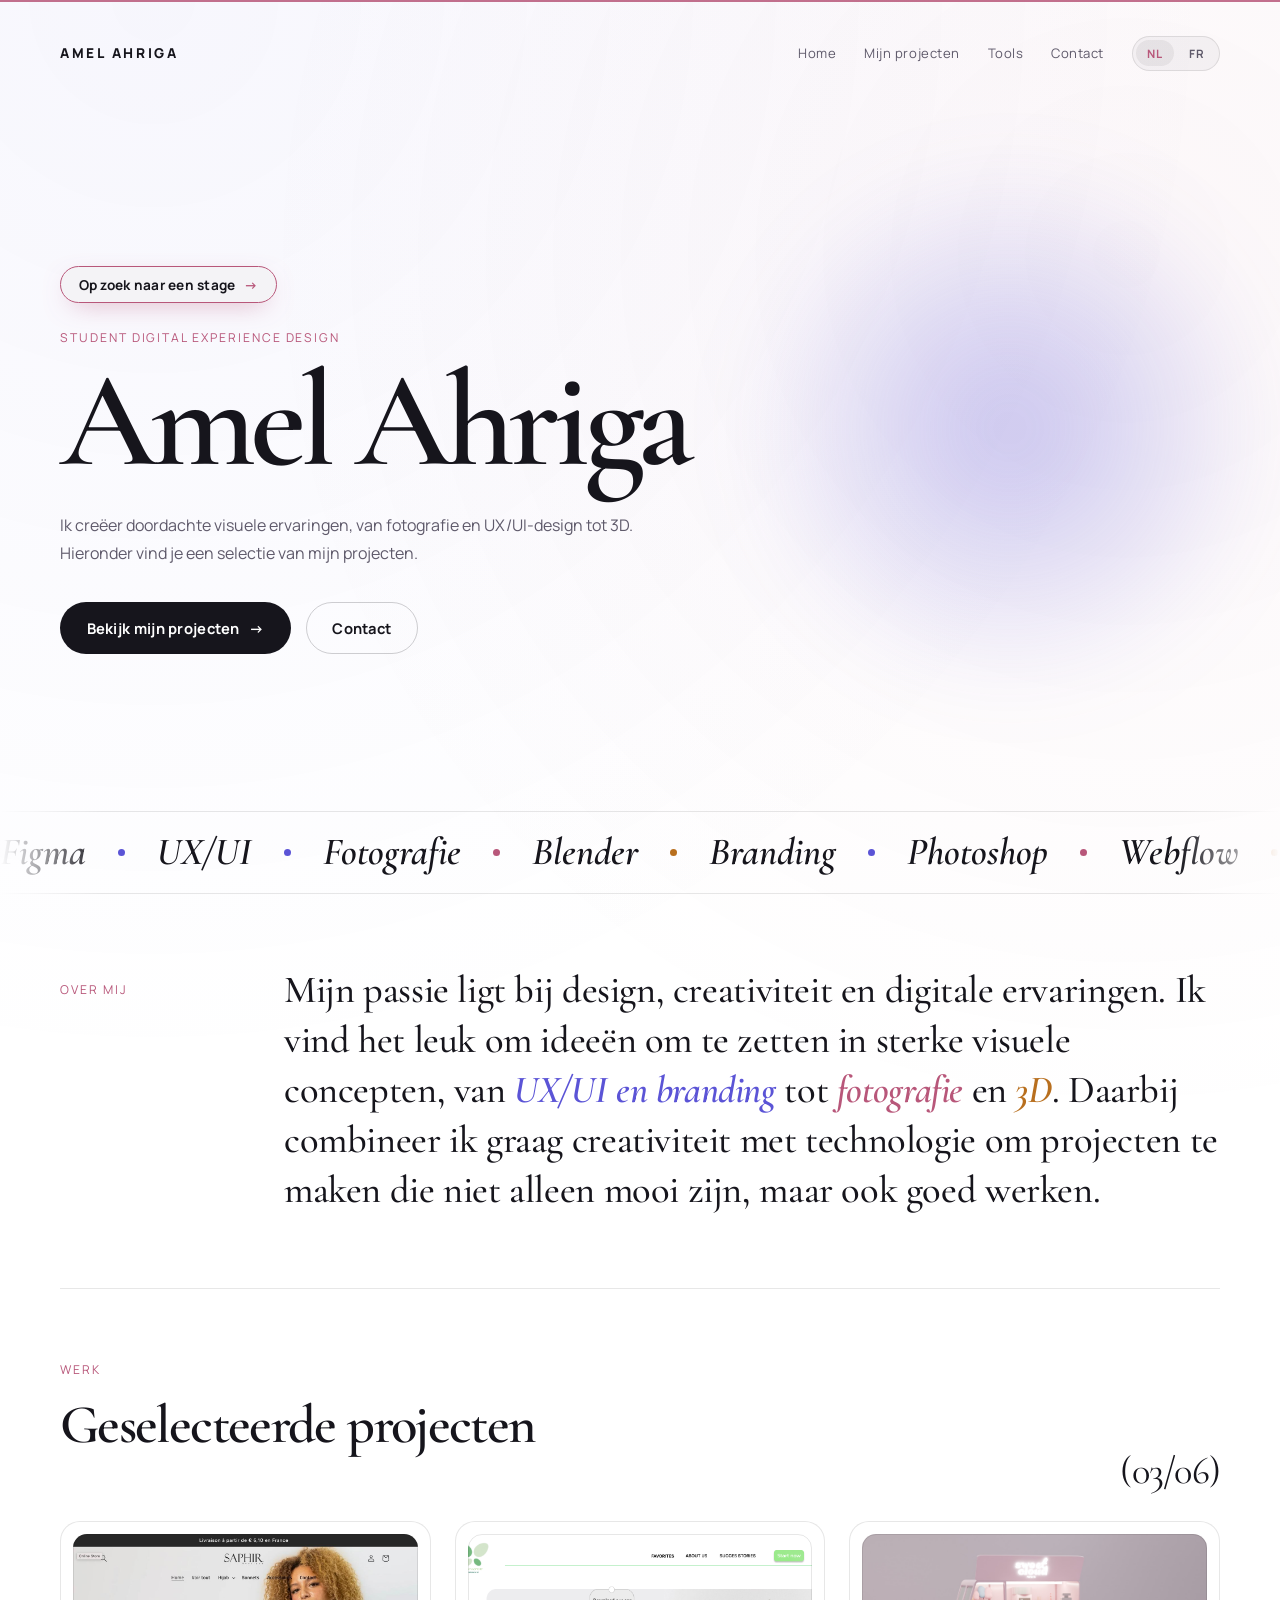
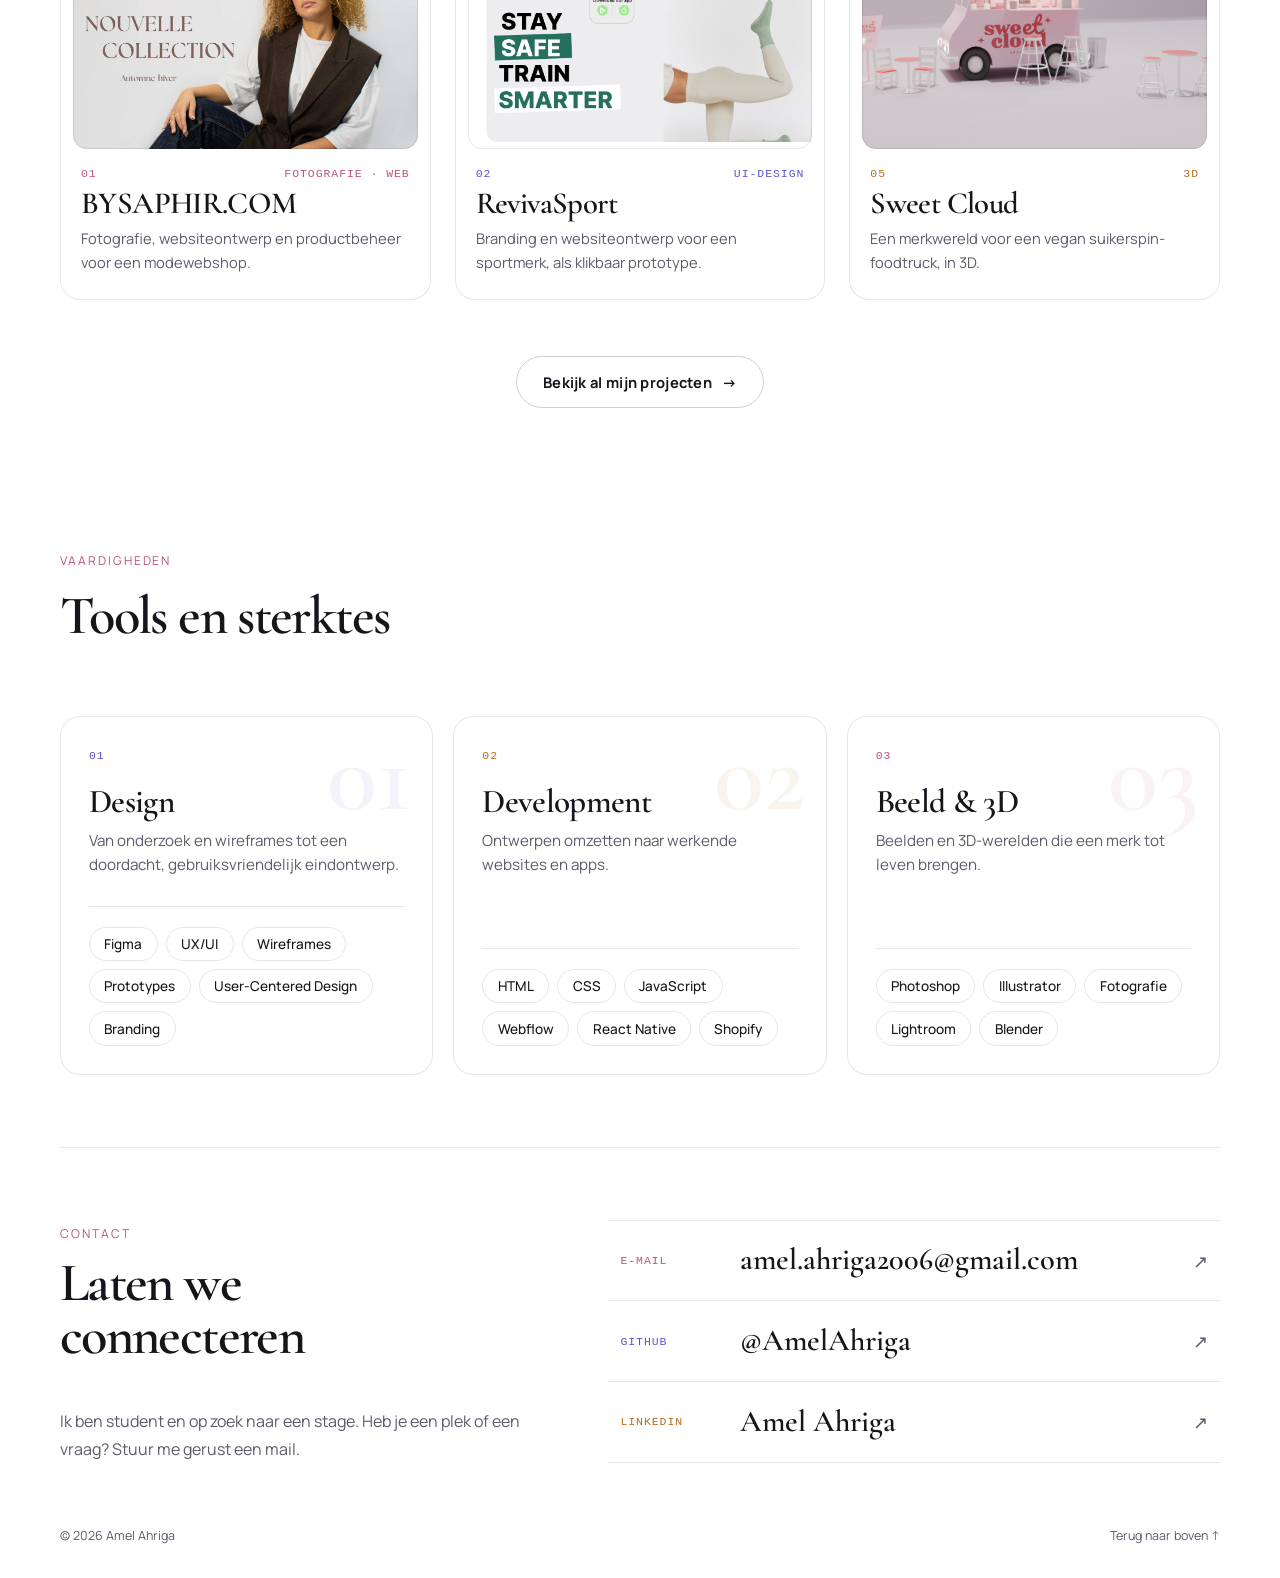
==== index.html @ 1a6c1845 "SEO aanpassingen" ====
<!doctype html>
<html lang="nl">
  <head>
    <meta charset="UTF-8" />
    <meta name="viewport" content="width=device-width, initial-scale=1.0" />
    <title data-i18n="meta.title">
      Portfolio Amel Ahriga | UX/UI, Fotografie &amp; 3D-design
    </title>
    <meta
      name="description"
      data-i18n-content="meta.description"
      content="Portfolio van Amel Ahriga, student Digital Experience Design. Mijn werk in UX/UI-design, fotografie en 3D-design. Op zoek naar een stage."
    />
    <link rel="canonical" href="https://portfolio-amel-xd.vercel.app/" />

    <meta property="og:type" content="website" />
    <meta property="og:site_name" content="Amel Ahriga" />
    <meta property="og:locale" content="nl_BE" />
    <meta
      property="og:title"
      content="Portfolio Amel Ahriga | UX/UI, Fotografie &amp; 3D-design"
    />
    <meta
      property="og:description"
      content="Portfolio van Amel Ahriga, student Digital Experience Design. Mijn werk in UX/UI-design, fotografie en 3D-design. Op zoek naar een stage."
    />
    <meta property="og:url" content="https://portfolio-amel-xd.vercel.app/" />
    <meta
      property="og:image"
      content="https://portfolio-amel-xd.vercel.app/image/bysaphir.jpg"
    />
    <meta name="twitter:card" content="summary_large_image" />
    <link rel="preconnect" href="https://fonts.googleapis.com" />
    <link rel="preconnect" href="https://fonts.gstatic.com" crossorigin />
    <link
      href="https://fonts.googleapis.com/css2?family=Manrope:wght@400;500;600;700;800&family=Cormorant+Garamond:wght@500;600&display=swap"
      rel="stylesheet"
    />
    <link rel="stylesheet" href="styles.css" />
  </head>
  <body>
    <div class="page-shell">
      <header class="site-header">
        <button
          class="brand"
          type="button"
          data-open-home
          aria-label="Amel Ahriga, home"
        >
          <span class="brand-name">Amel Ahriga</span>
        </button>
        <div class="header-right">
          <nav
            class="site-nav"
            aria-label="Hoofdnavigatie"
            data-i18n-aria="nav.aria"
          >
            <button type="button" data-open-home data-i18n="nav.home">
              Home
            </button>
            <button
              type="button"
              data-scroll-to="projects"
              data-i18n="nav.projects"
            >
              Mijn projecten
            </button>
            <button type="button" data-scroll-to="skills" data-i18n="nav.tools">
              Tools
            </button>
            <button
              type="button"
              data-scroll-to="contact"
              data-i18n="nav.contact"
            >
              Contact
            </button>
          </nav>
          <div
            class="lang-switch"
            role="group"
            aria-label="Taal kiezen"
            data-i18n-aria="lang.aria"
          >
            <button
              type="button"
              data-set-lang="nl"
              lang="nl"
              aria-pressed="true"
            >
              NL
            </button>
            <button
              type="button"
              data-set-lang="fr"
              lang="fr"
              aria-pressed="false"
            >
              FR
            </button>
          </div>
        </div>
      </header>

      <main id="top">
        <!-- ========================= HOME ========================= -->
        <div class="portfolio-home" data-home-view>
          <section class="hero" data-hero data-role="designer">
            <div class="hero-copy">
              <button
                class="hero-status"
                type="button"
                data-scroll-to="contact"
              >
                <span data-i18n="hero.status">Op zoek naar een stage</span>
                <span class="hero-status-arrow" aria-hidden="true">→</span>
              </button>
              <p class="eyebrow hero-eyebrow" data-i18n="home.subtitle">
                Student Digital Experience Design
              </p>
              <h1 class="hero-title">Amel Ahriga</h1>

              <p class="intro hero-intro" data-i18n="home.intro">
                Ik creëer doordachte visuele ervaringen binnen drie disciplines:
                fotografie, XD/UI-design en 3D-design. Elk project hieronder is
                gegroepeerd per soort werk, zodat je meteen kunt zien wat je
                wilt bekijken.
              </p>
              <div class="hero-actions">
                <button
                  class="hero-button hero-button-primary"
                  type="button"
                  data-scroll-to="projects"
                >
                  <span data-i18n="hero.ctaProjects"
                    >Bekijk mijn projecten</span
                  >
                  <span aria-hidden="true">→</span>
                </button>
                <button
                  class="hero-button hero-button-ghost"
                  type="button"
                  data-scroll-to="contact"
                  data-i18n="nav.contact"
                >
                  Contact
                </button>
              </div>
            </div>
          </section>

          <div
            class="marquee"
            aria-label="Disciplines en tools"
            data-i18n-aria="marquee.aria"
          >
            <div class="marquee-track">
              <ul class="marquee-group">
                <li class="marquee-item marquee-xd"><span>Figma</span></li>
                <li class="marquee-item marquee-xd"><span>UX/UI</span></li>
                <li class="marquee-item marquee-photo">
                  <span data-i18n="cat.photo">Fotografie</span>
                </li>
                <li class="marquee-item marquee-3d"><span>Blender</span></li>
                <li class="marquee-item marquee-xd">
                  <span data-i18n="tag.branding">Branding</span>
                </li>
                <li class="marquee-item marquee-photo">
                  <span>Photoshop</span>
                </li>
                <li class="marquee-item marquee-3d"><span>Webflow</span></li>
                <li class="marquee-item marquee-xd">
                  <span>Prototyping</span>
                </li>
                <li class="marquee-item marquee-3d"><span>Shopify</span></li>
                <li class="marquee-item marquee-photo">
                  <span>Illustrator</span>
                </li>
                <li class="marquee-item marquee-photo">
                  <span>Lightroom</span>
                </li>
                <li class="marquee-item marquee-3d">
                  <span>HTML &amp; CSS</span>
                </li>
              </ul>
              <ul class="marquee-group" aria-hidden="true">
                <li class="marquee-item marquee-xd"><span>Figma</span></li>
                <li class="marquee-item marquee-xd"><span>UX/UI</span></li>
                <li class="marquee-item marquee-photo">
                  <span data-i18n="cat.photo">Fotografie</span>
                </li>
                <li class="marquee-item marquee-3d"><span>Blender</span></li>
                <li class="marquee-item marquee-xd">
                  <span data-i18n="tag.branding">Branding</span>
                </li>
                <li class="marquee-item marquee-photo">
                  <span>Photoshop</span>
                </li>
                <li class="marquee-item marquee-3d"><span>Webflow</span></li>
                <li class="marquee-item marquee-xd">
                  <span>Prototyping</span>
                </li>
                <li class="marquee-item marquee-3d"><span>Shopify</span></li>
                <li class="marquee-item marquee-photo">
                  <span>Illustrator</span>
                </li>
                <li class="marquee-item marquee-photo">
                  <span>Lightroom</span>
                </li>
                <li class="marquee-item marquee-3d">
                  <span>HTML &amp; CSS</span>
                </li>
              </ul>
            </div>
          </div>

          <section class="section about reveal" id="about">
            <p class="eyebrow about-label" data-i18n="about.eyebrow">
              Over mij
            </p>
            <p class="about-text" data-i18n-html="about.text">
              Mijn passie ligt bij design, creativiteit en digitale ervaringen.
              Ik vind het leuk om ideeën om te zetten in sterke visuele
              concepten, van
              <em class="hl-xd">UX/UI en branding</em> tot
              <em class="hl-photo">fotografie</em> en <em class="hl-3d">3D</em>.
              Daarbij combineer ik graag creativiteit met technologie om
              projecten te maken die niet alleen mooi zijn, maar ook goed
              werken.
            </p>
          </section>

          <section
            class="section categories projects"
            id="projects"
            aria-label="Projecten"
            data-i18n-aria="work.aria"
          >
            <div class="work-heading">
              <div class="section-heading reveal">
                <p class="eyebrow" data-i18n="work.eyebrow">Werk</p>
                <h2 data-i18n="work.title">Geselecteerde projecten</h2>
              </div>
              <p class="work-heading-meta reveal">
                <span class="work-heading-total">(03/06)</span>
              </p>
            </div>

            <div class="project-tiles">
              <a
                class="project-tile project-tile-photo reveal"
                href="bysaphir.html"
              >
                <div class="project-tile-media">
                  <img
                    src="image/bysaphir.jpg"
                    alt="Homepage van de BYSAPHIR-website met navigatie, hero-tekst en productfotografie."
                    data-i18n-alt="card.saphir.xd.alt"
                    loading="lazy"
                  />
                </div>
                <p class="project-tile-meta">
                  <span>01</span>
                  <span data-i18n="row.bysaphir.kind">Fotografie · Web</span>
                </p>
                <h3 class="project-tile-title">BYSAPHIR.COM</h3>
                <p class="project-tile-text" data-i18n="row.bysaphir.text">
                  Fotografie, websiteontwerp en productbeheer voor een
                  modewebshop.
                </p>
              </a>
              <a
                class="project-tile project-tile-xd reveal"
                href="revivasport.html"
              >
                <div class="project-tile-media">
                  <img
                    src="image/revivasport.png"
                    alt="Homepage van het RevivaSport-websiteontwerp met de slogan Stay safe, train smarter."
                    data-i18n-alt="card.reviva.alt"
                    loading="lazy"
                  />
                </div>
                <p class="project-tile-meta">
                  <span>02</span>
                  <span data-i18n="row.revivasport.kind">UI-design</span>
                </p>
                <h3 class="project-tile-title">RevivaSport</h3>
                <p class="project-tile-text" data-i18n="row.revivasport.text">
                  Branding en websiteontwerp voor een sportmerk, als klikbaar
                  prototype.
                </p>
              </a>
              <a
                class="project-tile project-tile-3d reveal"
                href="sweet-cloud.html"
              >
                <div class="project-tile-media">
                  <img
                    src="image/sweet-cloud-3d.jpg"
                    alt="3D-render van de Sweet Cloud-truck met vegan suikerspin, roze branding, krukken en tafels."
                    data-i18n-alt="card.cloud.alt"
                    loading="lazy"
                  />
                </div>
                <p class="project-tile-meta">
                  <span>05</span>
                  <span data-i18n="row.sweet-cloud.kind">3D</span>
                </p>
                <h3 class="project-tile-title">Sweet Cloud</h3>
                <p class="project-tile-text" data-i18n="row.sweet-cloud.text">
                  Een merkwereld voor een vegan suikerspin-foodtruck, in 3D.
                </p>
              </a>
            </div>
            <div class="project-tiles-more">
              <a class="hero-button hero-button-ghost" href="projects.html">
                <span data-i18n="work.viewAll">Bekijk al mijn projecten</span>
                <span aria-hidden="true">→</span>
              </a>
            </div>
          </section>

          <section class="section skills reveal" id="skills">
            <div class="section-heading">
              <p class="eyebrow" data-i18n="skills.eyebrow">Vaardigheden</p>
              <h2 data-i18n="skills.title">Tools en sterktes</h2>
            </div>
            <div
              class="skill-cards"
              aria-label="Lijst met vaardigheden"
              data-i18n-aria="skills.aria"
            >
              <article
                class="skill-card skill-card-design reveal"
                style="--i: 0"
              >
                <span class="skill-card-bg" aria-hidden="true">01</span>
                <p class="skill-card-num">01</p>
                <h3 data-i18n="skills.design">Design</h3>
                <p data-i18n="skills.designText">
                  Van onderzoek en wireframes tot een doordacht,
                  gebruiksvriendelijk eindontwerp.
                </p>
                <ul class="skill-chips">
                  <li style="--n: 0">Figma</li>
                  <li style="--n: 1">UX/UI</li>
                  <li style="--n: 2" data-i18n="skills.wireframe">
                    Wireframes
                  </li>
                  <li style="--n: 3" data-i18n="skills.prototype">
                    Prototypes
                  </li>
                  <li style="--n: 4" data-i18n="skills.ucd">
                    User-Centered Design
                  </li>
                  <li style="--n: 5" data-i18n="tag.branding">Branding</li>
                </ul>
              </article>
              <article class="skill-card skill-card-dev reveal" style="--i: 1">
                <span class="skill-card-bg" aria-hidden="true">02</span>
                <p class="skill-card-num">02</p>
                <h3 data-i18n="skills.dev">Development</h3>
                <p data-i18n="skills.devText">
                  Ontwerpen omzetten naar werkende websites en apps.
                </p>
                <ul class="skill-chips">
                  <li style="--n: 0">HTML</li>
                  <li style="--n: 1">CSS</li>
                  <li style="--n: 2">JavaScript</li>
                  <li style="--n: 3">Webflow</li>
                  <li style="--n: 4">React Native</li>
                  <li style="--n: 5">Shopify</li>
                </ul>
              </article>
              <article
                class="skill-card skill-card-visual reveal"
                style="--i: 2"
              >
                <span class="skill-card-bg" aria-hidden="true">03</span>
                <p class="skill-card-num">03</p>
                <h3 data-i18n="skills.visual">Beeld &amp; 3D</h3>
                <p data-i18n="skills.visualText">
                  Beelden en 3D-werelden die een merk tot leven brengen.
                </p>
                <ul class="skill-chips">
                  <li style="--n: 0">Photoshop</li>
                  <li style="--n: 1">Illustrator</li>
                  <li style="--n: 2" data-i18n="cat.photo">Fotografie</li>
                  <li style="--n: 3">Lightroom</li>
                  <li style="--n: 4">Blender</li>
                </ul>
              </article>
            </div>
          </section>
        </div>
      </main>

      <footer class="site-footer section reveal" id="contact">
        <div class="contact-layout">
          <div class="contact-intro">
            <p class="eyebrow" data-i18n="nav.contact">Contact</p>
            <h2 data-i18n="footer.title">Laten we connecteren</h2>
            <p class="footer-text" data-i18n="footer.internship">
              Ik ben student en op zoek naar een stage. Heb je een plek of een
              vraag? Stuur me gerust een mail.
            </p>
          </div>

          <ul class="contact-list">
            <li class="contact-row contact-row-mail">
              <span class="contact-label" data-i18n="contact.email"
                >E-mail</span
              >
              <a class="contact-value" href="mailto:amel.ahriga2006@gmail.com"
                >amel.ahriga2006@gmail.com</a
              >
              <span class="contact-arrow" aria-hidden="true">↗</span>
            </li>
            <li class="contact-row contact-row-github">
              <span class="contact-label">GitHub</span>
              <a
                class="contact-value"
                href="https://github.com/AmelAhriga"
                target="_blank"
                rel="noopener"
                >@AmelAhriga</a
              >
              <span class="contact-arrow" aria-hidden="true">↗</span>
            </li>
            <li class="contact-row contact-row-linkedin">
              <span class="contact-label">LinkedIn</span>
              <a
                class="contact-value"
                href="https://www.linkedin.com/search/results/people/?keywords=Amel%20Ahriga"
                target="_blank"
                rel="noopener"
                >Amel Ahriga</a
              >
              <span class="contact-arrow" aria-hidden="true">↗</span>
            </li>
          </ul>
        </div>

        <div class="footer-bottom">
          <span>© <span data-year>2026</span> Amel Ahriga</span>
          <a href="#top" data-i18n="footer.top">Terug naar boven ↑</a>
        </div>
      </footer>
    </div>

    <script src="translations.js"></script>
    <script src="script.js"></script>
  </body>
</html>
---- styles.css ----
:root {
  color-scheme: light;
  --bg: #ffffff;
  --bg-soft: #f4f3f6;
  --panel: rgba(22, 21, 28, 0.035);
  --panel-strong: rgba(22, 21, 28, 0.06);
  --text: #16151c;
  --muted: #5f5a6b;
  --line: rgba(22, 21, 28, 0.1);
  --accent-photo: #b8577a;
  --accent-xd: #5b54d6;
  --accent-3d: #b86f1e;
  --accent: var(--accent-photo);
  --shadow: 0 18px 46px rgba(22, 21, 28, 0.12);
  --radius: 18px;
  --max-width: 1160px;
}

* {
  box-sizing: border-box;
}

html {
  scroll-behavior: smooth;
}

body {
  margin: 0;
  min-height: 100vh;
  overflow-x: clip;
  font-family: "Manrope", sans-serif;
  color: var(--text);
  background:
    radial-gradient(circle at 12% 0%, rgba(91, 84, 214, 0.05), transparent 32%),
    radial-gradient(circle at 88% 8%, rgba(184, 87, 122, 0.05), transparent 28%),
    var(--bg);
}

.page-shell {
  width: min(calc(100% - 2rem), var(--max-width));
  margin: 0 auto;
  padding: 1.25rem 0 0;
}

.site-header {
  position: sticky;
  top: 0;
  z-index: 10;
  display: flex;
  align-items: center;
  justify-content: space-between;
  gap: 1rem;
  padding: 1rem 0 1.25rem;
  isolation: isolate;
}

/* Full-width, frosted white bar behind the sticky header, so content that
   scrolls underneath is hidden cleanly instead of showing through blurred.
   At the top of the page it stays invisible and the header blends in. */
.site-header::before {
  content: "";
  position: absolute;
  z-index: -1;
  top: 0;
  bottom: 0;
  left: 50%;
  width: 100vw;
  transform: translateX(-50%);
  background: rgba(255, 255, 255, 0.88);
  backdrop-filter: blur(16px) saturate(1.2);
  -webkit-backdrop-filter: blur(16px) saturate(1.2);
  border-bottom: 1px solid var(--line);
  opacity: 0;
  transition: opacity 300ms ease;
}

/* The bar only appears once the page has scrolled (set in script.js). */
.site-header.is-scrolled::before {
  opacity: 1;
}


.brand,
.site-nav a {
  color: inherit;
  text-decoration: none;
}

/* Logo: name in spaced capitals */
.brand {
  display: inline-flex;
  align-items: baseline;
  gap: 0;
  appearance: none;
  border: 0;
  background: transparent;
  padding: 0;
  color: inherit;
  font: inherit;
  cursor: pointer;
}

.brand-name {
  font-size: 0.85rem;
  font-weight: 800;
  letter-spacing: 0.2em;
  text-transform: uppercase;
}

.site-nav {
  display: flex;
  gap: 1.75rem;
  flex-wrap: wrap;
}

.site-nav button,
.site-nav a {
  appearance: none;
  border: 0;
  background: transparent;
  font: inherit;
  padding: 0;
  color: var(--muted);
  font-size: 0.82rem;
  letter-spacing: 0.04em;
  cursor: pointer;
  transition: color 180ms ease;
}

#projects,
#skills,
#contact {
  scroll-margin-top: 5rem;
}

.header-right {
  display: flex;
  align-items: center;
  gap: 1.75rem;
  flex-wrap: wrap;
}

.lang-switch {
  display: inline-flex;
  gap: 0.2rem;
  padding: 0.2rem;
  border: 1px solid var(--line);
  border-radius: 999px;
  background: var(--panel);
}

.lang-switch button {
  appearance: none;
  border: 0;
  background: transparent;
  font: inherit;
  font-size: 0.72rem;
  font-weight: 700;
  letter-spacing: 0.08em;
  color: var(--muted);
  padding: 0.35rem 0.7rem;
  border-radius: 999px;
  cursor: pointer;
  transition: color 180ms ease, background 180ms ease;
}

.lang-switch button:hover,
.lang-switch button:focus-visible {
  color: var(--text);
}

.lang-switch button[aria-pressed="true"] {
  background: var(--panel-strong);
  color: var(--text);
}

.site-nav button:hover,
.site-nav button:focus-visible,
.site-nav a:hover,
.site-nav a:focus-visible {
  color: var(--text);
}

.section {
  padding: 4.5rem 0;
}

/* ============================ HERO ============================ */
/* Minimal hero: a big name and one rotating role
   (designer / developer / fotograaf) in its own accent colour. */
.hero {
  --role-color: var(--accent-xd);
  display: flex;
  flex-direction: column;
  justify-content: center;
  min-height: min(80vh, 760px);
  padding: clamp(3rem, 8vw, 6rem) 0 clamp(3rem, 6vw, 5rem);
  border-bottom: 1px solid var(--line);
}

.hero[data-role="developer"] {
  --role-color: var(--accent-3d);
}

.hero[data-role="photographer"] {
  --role-color: var(--accent-photo);
}

.hero-copy {
  max-width: 980px;
  animation: hero-up 1s cubic-bezier(0.2, 0.8, 0.2, 1) 0.1s both;
}

@keyframes hero-up {
  from {
    opacity: 0;
    transform: translateY(16px);
  }
}

.hero-status {
  display: flex;
  width: fit-content;
  align-items: center;
  gap: 0.55rem;
  margin: 0 0 1.6rem;
  padding: 0.55rem 1.1rem;
  appearance: none;
  border: 1px solid var(--accent-photo);
  border-radius: 999px;
  background: var(--bg-soft);
  box-shadow: 0 8px 28px -12px color-mix(in srgb, var(--accent-photo) 70%, transparent);
  color: var(--text);
  font: inherit;
  font-size: 0.85rem;
  font-weight: 700;
  letter-spacing: 0.02em;
  cursor: pointer;
  transition: box-shadow 300ms ease;
}

.hero-status-arrow {
  color: var(--accent-photo);
  transition: transform 250ms ease;
}

.hero-status:hover,
.hero-status:focus-visible {
  box-shadow: 0 10px 34px -10px color-mix(in srgb, var(--accent-photo) 90%, transparent);
}

.hero-status:hover .hero-status-arrow,
.hero-status:focus-visible .hero-status-arrow {
  transform: translateX(4px);
}

.hero-title {
  max-width: none;
  margin-bottom: 1.75rem;
  font-size: clamp(3.4rem, 11vw, 8.5rem);
  line-height: 0.9;
  letter-spacing: -0.045em;
}

/* Marquee: full-width band under the hero that slowly scrolls through the
   disciplines and tools. The list is repeated once so the loop is seamless;
   it pauses on hover and stands still for reduced motion. */
.marquee {
  position: relative;
  width: 100vw;
  margin-left: calc(50% - 50vw);
  padding: 1.35rem 0;
  overflow: hidden;
  border-top: 1px solid var(--line);
  border-bottom: 1px solid var(--line);
  -webkit-mask-image: linear-gradient(90deg, transparent, #000 8%, #000 92%, transparent);
  mask-image: linear-gradient(90deg, transparent, #000 8%, #000 92%, transparent);
}

.marquee-track {
  display: flex;
  width: max-content;
  animation: marquee-scroll 45s linear infinite;
}

.marquee:hover .marquee-track {
  animation-play-state: paused;
}

.marquee-group {
  display: flex;
  flex-shrink: 0;
  margin: 0;
  padding: 0;
  list-style: none;
}

.marquee-item {
  display: flex;
  align-items: center;
  font-family: "Cormorant Garamond", serif;
  font-size: clamp(1.6rem, 3vw, 2.4rem);
  font-style: italic;
  font-weight: 600;
  line-height: 1;
  white-space: nowrap;
  transition: color 250ms ease;
}

/* Small dot after each item, in the item's discipline colour */
.marquee-item::after {
  content: "";
  width: 7px;
  height: 7px;
  margin: 0 2rem;
  border-radius: 50%;
  background: var(--marquee-accent);
}

.marquee-item:hover {
  color: var(--marquee-accent);
}

.marquee-xd {
  --marquee-accent: var(--accent-xd);
}

.marquee-3d {
  --marquee-accent: var(--accent-3d);
}

.marquee-photo {
  --marquee-accent: var(--accent-photo);
}

@keyframes marquee-scroll {
  to {
    transform: translateX(-50%);
  }
}

@media (prefers-reduced-motion: reduce) {
  .marquee-track {
    animation: none;
  }
}

.hero-intro {
  max-width: 54ch;
  margin-bottom: 2.2rem;
  font-size: 1.02rem;
}

.hero-actions {
  display: flex;
  flex-wrap: wrap;
  gap: 0.9rem;
}

.hero-button {
  appearance: none;
  display: inline-flex;
  align-items: center;
  gap: 0.6rem;
  padding: 0.95rem 1.6rem;
  border-radius: 999px;
  font: inherit;
  font-size: 0.92rem;
  font-weight: 700;
  letter-spacing: 0.02em;
  text-decoration: none;
  cursor: pointer;
  transition:
    background 250ms ease,
    border-color 250ms ease;
}

.hero-button-primary {
  border: 1px solid transparent;
  background: var(--text);
  color: var(--bg);
}

.hero-button-primary span[aria-hidden] {
  transition: transform 250ms ease;
}

.hero-button-primary:hover,
.hero-button-primary:focus-visible {
  background: #34323d;
}

.hero-button-primary:hover span[aria-hidden],
.hero-button-primary:focus-visible span[aria-hidden] {
  transform: translateX(4px);
}

.hero-button-ghost {
  border: 1px solid rgba(22, 21, 28, 0.2);
  background: transparent;
  color: var(--text);
}

.hero-button-ghost:hover,
.hero-button-ghost:focus-visible {
  border-color: var(--text);
}

@media (prefers-reduced-motion: reduce) {
  .hero *,
  .hero *::before,
  .hero *::after {
    animation: none !important;
    transition: none !important;
  }
}

.eyebrow {
  margin: 0 0 0.9rem;
  color: var(--accent-photo);
  text-transform: uppercase;
  letter-spacing: 0.16em;
  font-size: 0.76rem;
}

h1,
h2,
h3,
p {
  margin-top: 0;
}

h1,
h2 {
  line-height: 0.98;
}

h1 {
  max-width: 11ch;
  font-family: "Cormorant Garamond", serif;
  font-size: clamp(2.75rem, 6.5vw, 4.5rem);
  font-weight: 600;
  letter-spacing: -0.03em;
}

h2 {
  max-width: 14ch;
  font-family: "Cormorant Garamond", serif;
  font-size: clamp(2.2rem, 5vw, 3.4rem);
  font-weight: 600;
  letter-spacing: -0.03em;
}

h3 {
  margin-bottom: 0.8rem;
  font-size: 1.5rem;
  font-weight: 600;
}

.subtitle {
  margin-bottom: 1rem;
  color: var(--muted);
  font-family: "Cormorant Garamond", serif;
  font-size: 1.3rem;
  font-weight: 500;
}

.intro,
.section-text,
.project-content p,
.category-intro {
  color: var(--muted);
  line-height: 1.75;
  font-size: 1rem;
}

.intro,
.section-text,
.category-intro {
  max-width: 60ch;
}

/* ============================ ABOUT ============================ */
.about {
  display: grid;
  grid-template-columns: 12rem minmax(0, 1fr);
  gap: 2rem;
  border-bottom: 1px solid var(--line);
}

.about-label {
  padding-top: 0.9rem;
}

.about-text {
  max-width: 30em;
  margin: 0;
  font-family: "Cormorant Garamond", serif;
  font-size: clamp(1.6rem, 3vw, 2.4rem);
  font-weight: 500;
  line-height: 1.3;
  letter-spacing: -0.01em;
  color: var(--text);
}

.about-text em {
  font-weight: 600;
}

.hl-xd {
  color: var(--accent-xd);
}

.hl-photo {
  color: var(--accent-photo);
}

.hl-3d {
  color: var(--accent-3d);
}

/* ===================== WORK INDEX (homepage) =====================
   Disciplines are shown as an editorial index: big numbered rows with
   an accent sweep on hover. On touch screens each row shows a thumbnail. */
.work-heading {
  display: flex;
  align-items: flex-end;
  justify-content: space-between;
  gap: 1.5rem;
  margin-bottom: 1.5rem;
}

.work-heading .section-heading {
  margin-bottom: 0;
}

.work-heading h2,
.skills .section-heading h2 {
  max-width: none;
}

.work-heading-meta {
  display: grid;
  justify-items: end;
  gap: 0.35rem;
  margin: 0 0 0.4rem;
  font-family: ui-monospace, "SF Mono", Menlo, monospace;
  font-size: 0.72rem;
  letter-spacing: 0.08em;
  text-transform: uppercase;
  color: var(--muted);
}

.work-heading-total {
  font-family: "Cormorant Garamond", serif;
  font-size: 2.4rem;
  letter-spacing: -0.02em;
  text-transform: none;
  color: var(--text);
  line-height: 1;
}

.work-index {
  position: relative;
  border-top: 1px solid var(--line);
}

.work-row {
  --row-accent: var(--accent);
  position: relative;
  isolation: isolate;
  display: grid;
  grid-template-columns: 4.5rem minmax(0, 1.4fr) minmax(0, 1fr) 7.5rem 3.25rem;
  align-items: center;
  gap: 1.5rem;
  width: 100%;
  padding: 2.1rem 1.25rem;
  border: 0;
  border-bottom: 1px solid var(--line);
  appearance: none;
  background: transparent;
  color: inherit;
  font: inherit;
  text-align: left;
  cursor: pointer;
  overflow: hidden;
}

.work-row-xd {
  --row-accent: var(--accent-xd);
}

.work-row-3d {
  --row-accent: var(--accent-3d);
}

.work-row-photography {
  --row-accent: var(--accent-photo);
}

/* Accent sweep that fills the row from the left */
.work-row::before {
  content: "";
  position: absolute;
  inset: 0;
  z-index: -1;
  background: linear-gradient(
    90deg,
    color-mix(in srgb, var(--row-accent) 20%, transparent),
    color-mix(in srgb, var(--row-accent) 4%, transparent) 70%
  );
  transform: scaleX(0);
  transform-origin: left;
  transition: transform 600ms cubic-bezier(0.7, 0, 0.2, 1);
}

.work-row:hover::before,
.work-row:focus-visible::before {
  transform: scaleX(1);
}

.work-row:focus-visible {
  outline: 2px solid var(--row-accent);
  outline-offset: -2px;
}

.work-row-num {
  font-family: ui-monospace, "SF Mono", Menlo, monospace;
  font-size: 0.8rem;
  letter-spacing: 0.1em;
  color: var(--muted);
  transition: color 300ms ease;
}

.work-row-title {
  font-family: "Cormorant Garamond", serif;
  font-size: clamp(2rem, 4.2vw, 3.6rem);
  font-weight: 600;
  line-height: 0.95;
  overflow-wrap: anywhere;
  letter-spacing: -0.035em;
  transition:
    transform 500ms cubic-bezier(0.2, 0.8, 0.2, 1),
    color 300ms ease,
    opacity 300ms ease;
}

.work-row-info {
  display: grid;
  gap: 0.45rem;
  transition: opacity 300ms ease;
}

.work-row-desc {
  color: var(--muted);
  font-size: 0.92rem;
  line-height: 1.55;
}

.work-row-tools {
  font-family: ui-monospace, "SF Mono", Menlo, monospace;
  font-size: 0.7rem;
  letter-spacing: 0.08em;
  text-transform: uppercase;
  color: var(--row-accent);
}

.work-row-count {
  padding: 0.4rem 0.8rem;
  border: 1px solid var(--line);
  border-radius: 999px;
  font-size: 0.72rem;
  letter-spacing: 0.06em;
  white-space: nowrap;
  justify-self: end;
  color: var(--muted);
  transition:
    border-color 300ms ease,
    color 300ms ease;
}

.work-row-arrow {
  display: grid;
  place-items: center;
  width: 3.25rem;
  height: 3.25rem;
  border: 1px solid var(--line);
  border-radius: 50%;
  font-size: 1.15rem;
}

.work-row:hover .work-row-num,
.work-row:focus-visible .work-row-num {
  color: var(--row-accent);
}

.work-row:hover .work-row-title,
.work-row:focus-visible .work-row-title {
  transform: translateX(0.6rem);
  font-style: italic;
  color: var(--row-accent);
}

.work-row:hover .work-row-count,
.work-row:focus-visible .work-row-count {
  border-color: var(--row-accent);
  color: var(--text);
}

/* Dim the rows you are not hovering */
.work-index:has(.work-row:hover) .work-row:not(:hover) .work-row-title,
.work-index:has(.work-row:hover) .work-row:not(:hover) .work-row-info {
  opacity: 0.35;
}

.work-row-thumb {
  display: none;
}

@media (hover: none), (max-width: 900px) {
  .work-heading-meta span:last-child {
    display: none;
  }

  .work-row {
    grid-template-columns: 1fr auto;
    grid-template-areas:
      "num count"
      "title arrow"
      "info info"
      "thumb thumb";
    gap: 0.9rem 1rem;
    padding: 1.75rem 0.25rem;
  }

  .work-row-num {
    grid-area: num;
  }

  .work-row-count {
    grid-area: count;
    justify-self: end;
  }

  .work-row-title {
    grid-area: title;
  }

  .work-row-arrow {
    grid-area: arrow;
    width: 2.75rem;
    height: 2.75rem;
  }

  .work-row-info {
    grid-area: info;
  }

  .work-row-thumb {
    grid-area: thumb;
    display: block;
    width: 100%;
    height: 200px;
    margin-top: 0.4rem;
    border-radius: 12px;
    object-fit: cover;
  }

  .work-row:hover .work-row-title {
    transform: none;
  }
}

.section-heading {
  display: grid;
  gap: 0.4rem;
  margin-bottom: 1.75rem;
}

.site-footer h2,
.category-view .section-heading h2 {
  max-width: 12ch;
}

/* ========================= PROJECT CARDS =========================
   Minimal editorial cards: image on top, text underneath, no box. */
.project-grid {
  display: grid;
  grid-template-columns: repeat(2, minmax(0, 1fr));
  gap: 3.5rem 2.5rem;
}

.project-card-button,
.back-button {
  appearance: none;
  border: 0;
  font: inherit;
}

.project-card-button {
  width: 100%;
  padding: 0;
  color: inherit;
  text-align: left;
  background: transparent;
  cursor: pointer;
}

.project-card-button:focus-visible,
.back-button:focus-visible,
.brand:focus-visible {
  outline: 2px solid rgba(213, 132, 156, 0.75);
  outline-offset: 4px;
}

.project-image {
  position: relative;
  aspect-ratio: 4 / 3;
  border-radius: 12px;
  overflow: hidden;
}

.project-image img {
  display: block;
  width: 100%;
  height: 100%;
  object-fit: cover;
  object-position: center;
  transition: transform 600ms cubic-bezier(0.2, 0.7, 0.2, 1);
}

.project-card-button:hover .project-image img,
.project-card-button:focus-visible .project-image img {
  transform: scale(1.03);
}

.project-image-saphir img {
  object-position: center 18%;
}

.project-image-saphir {
  background: linear-gradient(135deg, #2a1e24, #101116 55%, #09090d);
}

.project-image-gold {
  background: linear-gradient(140deg, #231a1a, #141118 50%, #08080c);
}

.project-image-habit {
  background: #dfe3eb;
}

.project-image-habit img {
  object-position: center 35%;
}

.project-image-reviva img {
  object-position: left center;
}

.project-image-3d {
  background: linear-gradient(140deg, #2a2030, #141118 50%, #08080c);
}

.project-image-3d img {
  object-position: 42% center;
}

/* Typographic tile for a project without a picture yet. */
.project-image-typo {
  display: grid;
  place-items: center;
  background:
    radial-gradient(circle at 30% 20%, rgba(91, 84, 214, 0.1), transparent 60%),
    var(--bg-soft);
  border: 1px solid var(--line);
}

.project-image-typo span {
  font-family: "Cormorant Garamond", serif;
  font-size: clamp(2rem, 4vw, 3rem);
  font-weight: 600;
  letter-spacing: -0.02em;
  color: var(--text);
}

.project-image::after {
  content: "";
  position: absolute;
  inset: 0;
  background: linear-gradient(180deg, rgba(6, 6, 8, 0.06), rgba(6, 6, 8, 0.2));
  pointer-events: none;
}

.project-content {
  padding: 1.5rem 0 0;
}

.project-content h3 {
  margin: 0 0 0.6rem;
  font-family: "Cormorant Garamond", serif;
  font-size: clamp(1.9rem, 3vw, 2.4rem);
  font-weight: 600;
  line-height: 1.05;
  letter-spacing: -0.02em;
}

.project-content p {
  margin: 0;
  max-width: 46ch;
}

.project-label {
  margin: 0 0 0.75rem !important;
  font-family: ui-monospace, "SF Mono", Menlo, monospace;
  font-size: 0.72rem;
  letter-spacing: 0.08em;
  text-transform: uppercase;
  color: var(--card-accent, var(--accent)) !important;
}

.project-tags {
  display: flex;
  flex-wrap: wrap;
  padding: 0;
  margin: 1rem 0 0;
  list-style: none;
  font-family: ui-monospace, "SF Mono", Menlo, monospace;
  font-size: 0.72rem;
  letter-spacing: 0.04em;
  text-transform: uppercase;
  color: var(--muted);
}

.project-tags li:not(:last-child)::after {
  content: "·";
  margin: 0 0.6rem;
  opacity: 0.6;
}

.project-link {
  display: inline-flex;
  align-items: center;
  gap: 0.5rem;
  margin-top: 1.4rem;
  padding-bottom: 0.3rem;
  border-bottom: 1px solid var(--line);
  color: var(--text);
  font-size: 0.9rem;
  font-weight: 600;
  transition: border-color 250ms ease;
}

.project-link::after {
  content: "→";
  transition: transform 250ms ease;
}

.project-card-button:hover .project-link,
.project-card-button:focus-visible .project-link {
  border-color: var(--card-accent, var(--accent));
}

.project-card-button:hover .project-link::after,
.project-card-button:focus-visible .project-link::after {
  transform: translateX(4px);
}

/* ============================ SKILLS ============================
   Three cards side by side, one per discipline, each in its own colour.
   Cards slide in one after the other; their tool chips follow one by one. */
.skill-cards {
  display: grid;
  grid-template-columns: repeat(3, minmax(0, 1fr));
  gap: 1.25rem;
}

.skill-card {
  --skill-accent: var(--accent-xd);
  position: relative;
  isolation: isolate;
  display: flex;
  flex-direction: column;
  min-height: 100%;
  padding: 2rem 1.75rem 1.75rem;
  overflow: hidden;
  border: 1px solid var(--line);
  border-radius: 20px;
  background: var(--bg);
  transition:
    opacity 600ms ease,
    transform 600ms cubic-bezier(0.2, 0.8, 0.2, 1),
    border-color 300ms ease,
    box-shadow 300ms ease;
  transition-delay: calc(var(--i, 0) * 120ms);
}

.skill-card-dev {
  --skill-accent: var(--accent-3d);
}

.skill-card-visual {
  --skill-accent: var(--accent-photo);
}

/* Accent bar along the top that draws in on hover */
.skill-card::before {
  content: "";
  position: absolute;
  top: 0;
  left: 0;
  right: 0;
  height: 3px;
  background: var(--skill-accent);
  transform: scaleX(0);
  transform-origin: left;
  transition: transform 500ms cubic-bezier(0.2, 0.8, 0.2, 1);
}

/* Big faint number in the corner */
.skill-card-bg {
  position: absolute;
  z-index: -1;
  top: 0.4rem;
  right: 1.25rem;
  font-family: "Cormorant Garamond", serif;
  font-size: 6.5rem;
  font-weight: 600;
  line-height: 1;
  color: var(--skill-accent);
  opacity: 0.07;
  transition:
    opacity 400ms ease,
    transform 600ms cubic-bezier(0.2, 0.8, 0.2, 1);
}

.skill-card:hover {
  transition-delay: 0ms;
  transform: translateY(-6px);
  border-color: color-mix(in srgb, var(--skill-accent) 35%, var(--line));
  box-shadow: 0 24px 50px -24px color-mix(in srgb, var(--skill-accent) 45%, transparent);
}

.skill-card:hover::before {
  transform: scaleX(1);
}

.skill-card:hover .skill-card-bg {
  opacity: 0.14;
  transform: translateY(6px);
}

.skill-card-num {
  margin: 0 0 1.4rem;
  font-family: ui-monospace, "SF Mono", Menlo, monospace;
  font-size: 0.72rem;
  letter-spacing: 0.08em;
  color: var(--skill-accent);
}

.skill-card h3 {
  margin: 0 0 0.6rem;
  font-family: "Cormorant Garamond", serif;
  font-size: clamp(1.9rem, 2.6vw, 2.4rem);
  font-weight: 600;
  line-height: 1.05;
  letter-spacing: -0.02em;
}

.skill-card > p:not(.skill-card-num) {
  margin: 0 0 1.75rem;
  color: var(--muted);
  font-size: 0.95rem;
  line-height: 1.6;
}

.skill-chips {
  display: flex;
  flex-wrap: wrap;
  gap: 0.5rem;
  margin: auto 0 0;
  padding: 1.25rem 0 0;
  border-top: 1px solid var(--line);
  list-style: none;
}

.skill-chips li {
  padding: 0.45rem 0.9rem;
  border: 1px solid var(--line);
  border-radius: 999px;
  font-size: 0.85rem;
  font-weight: 500;
  opacity: 0;
  transform: translateY(8px);
  transition:
    opacity 400ms ease,
    transform 400ms cubic-bezier(0.2, 0.8, 0.2, 1),
    border-color 250ms ease,
    color 250ms ease,
    background 250ms ease;
}

.skill-card.is-visible .skill-chips li {
  opacity: 1;
  transform: none;
  transition-delay:
    calc(var(--i, 0) * 120ms + 300ms + var(--n, 0) * 50ms),
    calc(var(--i, 0) * 120ms + 300ms + var(--n, 0) * 50ms),
    0ms,
    0ms,
    0ms;
}

.skill-chips li:hover {
  border-color: var(--skill-accent);
  color: var(--skill-accent);
  background: color-mix(in srgb, var(--skill-accent) 7%, var(--bg));
}

@media (max-width: 900px) {
  .skill-cards {
    grid-template-columns: 1fr;
  }
}

@media (prefers-reduced-motion: reduce) {
  .skill-card,
  .skill-card::before,
  .skill-card-bg,
  .skill-chips li {
    transition: none;
  }

  .skill-chips li {
    opacity: 1;
    transform: none;
  }

  .skill-card:hover {
    transform: none;
  }
}

.portfolio-home[hidden],
.category-view[hidden],
.project-detail[hidden] {
  display: none;
}

.category-view {
  padding-top: 2rem;
}

.category-view[data-category-view="photography"] {
  --accent: var(--accent-photo);
}

.category-view[data-category-view="xd"] {
  --accent: var(--accent-xd);
}

.category-view[data-category-view="3d"] {
  --accent: var(--accent-3d);
}

.category-view .project-card {
  --card-accent: var(--accent);
}

.category-header {
  margin-bottom: 2.5rem;
}

.category-count {
  display: inline-block;
  margin-bottom: 0.9rem;
  color: var(--accent);
  text-transform: uppercase;
  letter-spacing: 0.14em;
  font-size: 0.78rem;
}

.project-detail {
  padding-top: 2rem;
}

.back-button {
  display: inline-flex;
  align-items: center;
  gap: 0.5rem;
  margin-bottom: 2rem;
  padding: 0.8rem 1.1rem;
  border-radius: 999px;
  color: var(--text);
  background: var(--panel-strong);
  cursor: pointer;
}

.detail-hero {
  display: grid;
  grid-template-columns: minmax(0, 0.95fr) minmax(0, 1.05fr);
  gap: 1.5rem;
  align-items: center;
  margin-bottom: 2rem;
}

.detail-image-frame,
.detail-meta-card,
.process-card,
.gallery-card,
.reflection-card {
  border: 1px solid var(--line);
  border-radius: var(--radius);
  background: var(--panel);
}

.detail-image-frame {
  overflow: hidden;
  min-height: 360px;
}

.detail-image-frame img {
  min-height: inherit;
}

.detail-image-frame img,
.gallery-visual img {
  display: block;
  width: 100%;
  height: 100%;
  object-fit: cover;
}

.detail-section {
  padding: 2rem 0;
}

.detail-meta-grid,
.process-grid,
.detail-gallery {
  display: grid;
  gap: 1rem;
}

.detail-meta-grid {
  grid-template-columns: repeat(2, minmax(0, 1fr));
}

.process-grid {
  grid-template-columns: repeat(2, minmax(0, 1fr));
}

.detail-gallery {
  grid-template-columns: repeat(3, minmax(0, 1fr));
}

.detail-subtitle {
  margin: 2.25rem 0 1rem;
  font-family: "Cormorant Garamond", serif;
  font-size: clamp(1.6rem, 2.4vw, 2rem);
  font-weight: 600;
  letter-spacing: -0.02em;
}

.detail-subtext {
  margin: 0 0 1rem;
}

.process-grid-plan {
  margin-bottom: 0.5rem;
}

.process-grid-3 {
  grid-template-columns: repeat(3, minmax(0, 1fr));
  margin-bottom: 1rem;
}

@media (max-width: 900px) {
  .process-grid-3 {
    grid-template-columns: 1fr;
  }
}

.detail-gallery .gallery-card {
  margin: 0;
}

.detail-gallery-soumy {
  grid-template-columns: minmax(0, 0.78fr) minmax(0, 0.78fr) minmax(0, 1.18fr);
  align-items: start;
}

.detail-gallery-soumy .gallery-card {
  padding: 0;
}

.detail-meta-card,
.process-card,
.gallery-card,
.reflection-card {
  padding: 1.35rem;
}

/* Wide boards (moodboard, brand sheet) are shown whole, not cropped. */
.detail-gallery-boards {
  grid-template-columns: repeat(2, minmax(0, 1fr));
  align-items: start;
}

.detail-gallery .gallery-span {
  grid-column: 1 / -1;
}

.detail-gallery .gallery-span img {
  height: auto;
  margin-bottom: 1rem;
  border-radius: 8px;
}

/* Sweet Cloud: moodboard on top, the three renders in a row below. */
.detail-gallery-cloud {
  grid-template-columns: repeat(2, minmax(0, 1fr));
  align-items: stretch;
}

.detail-gallery-cloud .gallery-visual:not(.gallery-span) img {
  height: 280px;
}

/* Wide boards: smaller and centred instead of filling the whole width. */
.detail-gallery-cloud .gallery-span img {
  width: min(100%, 720px);
  margin-inline: auto;
}

/* BYSAPHIR: wide moodboard on top, the two photos side by side below. */
.detail-gallery-saphir {
  grid-template-columns: repeat(2, minmax(0, 1fr));
  align-items: start;
}

.detail-gallery-saphir .gallery-visual:not(.gallery-span) img {
  height: 460px;
}

/* Tall design boards: shown whole on the Figma canvas colour. */
.detail-gallery .gallery-visual-contain img {
  height: 640px;
  object-fit: contain;
  background: #f5f5f5;
}

.gallery-visual-top img {
  object-position: center top;
}

.detail-gallery-boards .gallery-visual img {
  height: auto;
  margin-bottom: 1rem;
  border-radius: 8px;
}

.meta-label,
.gallery-visual figcaption span {
  margin-bottom: 0.75rem;
  color: var(--accent);
  text-transform: uppercase;
  letter-spacing: 0.14em;
  font-size: 0.76rem;
}

.detail-meta-card p:last-child,
.process-card p:last-child,
.gallery-card p:last-child,
.reflection-card p:last-child {
  margin-bottom: 0;
  color: var(--muted);
  line-height: 1.75;
}

.gallery-visual {
  overflow: hidden;
}

.gallery-visual img {
  height: 260px;
}

.gallery-visual-tall img {
  height: 360px;
}

.gallery-visual-contained {
  background: var(--panel);
}

.detail-gallery-soumy .gallery-visual-contained img {
  display: block;
  width: 100%;
  height: auto;
  max-height: 300px;
  object-fit: contain;
  object-position: center;
  padding: 0.85rem;
  background: var(--panel);
}

.gallery-visual-featured {
  padding: 0;
}

.detail-gallery-soumy .gallery-visual-featured img {
  width: 100%;
  height: auto;
  max-height: 420px;
  object-fit: contain;
  object-position: center;
  padding: 0.85rem;
  background: var(--panel);
}

.gallery-visual figcaption {
  display: grid;
  gap: 0.55rem;
  padding: 1rem 1.35rem 1.25rem;
}

.detail-gallery-soumy .gallery-visual figcaption {
  padding: 0.95rem 1.1rem 1.1rem;
}

.gallery-visual figcaption span {
  margin-bottom: 0;
}

.gallery-visual figcaption p {
  margin: 0;
  color: var(--muted);
  font-size: 0.95rem;
  line-height: 1.65;
}


.footer-text {
  max-width: 46ch;
  margin-bottom: 1.4rem;
  color: var(--muted);
  line-height: 1.7;
}

/* ========================== CONTACT ==========================
   Minimal rows in the same style as the work index. */
.contact-layout {
  display: grid;
  grid-template-columns: minmax(0, 0.9fr) minmax(0, 1.1fr);
  gap: 3rem;
  align-items: end;
}

.contact-intro h2 {
  max-width: 12ch;
}

.contact-intro .footer-text {
  margin-bottom: 0;
}

.contact-list {
  margin: 0;
  padding: 0;
  list-style: none;
  border-top: 1px solid var(--line);
}

.contact-row {
  --row-accent: var(--accent-photo);
  position: relative;
  isolation: isolate;
  display: grid;
  grid-template-columns: 6.5rem minmax(0, 1fr) auto;
  align-items: center;
  gap: 1rem;
  padding: 1.35rem 0.75rem;
  border-bottom: 1px solid var(--line);
}

.contact-row-github {
  --row-accent: var(--accent-xd);
}

.contact-row-linkedin {
  --row-accent: var(--accent-3d);
}

.contact-row::before {
  content: "";
  position: absolute;
  inset: 0;
  z-index: -1;
  background: linear-gradient(
    90deg,
    color-mix(in srgb, var(--row-accent) 14%, transparent),
    transparent 80%
  );
  transform: scaleX(0);
  transform-origin: left;
  transition: transform 500ms cubic-bezier(0.7, 0, 0.2, 1);
}

.contact-row:hover::before,
.contact-row:focus-within::before {
  transform: scaleX(1);
}

.contact-label {
  font-family: ui-monospace, "SF Mono", Menlo, monospace;
  font-size: 0.72rem;
  letter-spacing: 0.08em;
  text-transform: uppercase;
  color: var(--row-accent);
}

.contact-value {
  overflow-wrap: anywhere;
  font-family: "Cormorant Garamond", serif;
  font-size: clamp(1.35rem, 2.4vw, 1.9rem);
  font-weight: 600;
  line-height: 1.2;
  color: var(--text);
  text-decoration: none;
  transition: color 250ms ease;
}

/* The whole row is clickable */
.contact-value::after {
  content: "";
  position: absolute;
  inset: 0;
}

.contact-value:focus-visible {
  outline: none;
}

.contact-row:has(.contact-value:focus-visible) {
  outline: 2px solid var(--row-accent);
  outline-offset: -2px;
}

.contact-row:hover .contact-value {
  color: var(--row-accent);
}

.contact-arrow {
  font-size: 1.15rem;
  color: var(--muted);
  transition:
    transform 300ms ease,
    color 300ms ease;
}

.contact-row:hover .contact-arrow {
  color: var(--row-accent);
  transform: translate(3px, -3px);
}

.footer-bottom {
  display: flex;
  justify-content: space-between;
  gap: 1rem;
  margin-top: 4rem;
  font-size: 0.78rem;
  color: var(--muted);
}

.footer-bottom a {
  color: var(--muted);
  text-decoration: none;
  transition: color 250ms ease;
}

.footer-bottom a:hover,
.footer-bottom a:focus-visible {
  color: var(--text);
}

.reveal {
  opacity: 0;
  transform: translateY(18px);
  transition:
    opacity 480ms ease,
    transform 480ms ease;
}

.reveal.is-visible {
  opacity: 1;
  transform: translateY(0);
}

/* ======================= COLOUR ACCENTS =======================
   Small touches of the three discipline colours on the dark base. */

/* Lets the hero glow fade smoothly between role colours */
@property --role-color {
  syntax: "<color>";
  inherits: true;
  initial-value: #5b54d6;
}

::selection {
  background: color-mix(in srgb, var(--accent-xd) 55%, transparent);
  color: #fff;
}

/* Thin accent line along the very top of the page */
body::before {
  content: "";
  position: fixed;
  top: 0;
  left: 0;
  right: 0;
  z-index: 20;
  height: 2px;
  background: var(--accent-photo);
  opacity: 0.85;
}

.lang-switch button[aria-pressed="true"] {
  color: var(--accent-photo);
}

/* Hero: soft glow in the current role colour */
.hero {
  position: relative;
  isolation: isolate;
  border-bottom: 0;
  transition: --role-color 900ms ease;
}

.hero::before {
  content: "";
  position: absolute;
  z-index: -1;
  top: 8%;
  right: -6%;
  width: min(46vw, 560px);
  aspect-ratio: 1;
  border-radius: 50%;
  background: radial-gradient(
    circle,
    color-mix(in srgb, var(--role-color) 32%, transparent),
    transparent 68%
  );
  filter: blur(40px);
  pointer-events: none;
}


.hero-button-primary:hover,
.hero-button-primary:focus-visible {
  box-shadow: 0 10px 30px -12px var(--role-color);
}

.hero-button-ghost:hover,
.hero-button-ghost:focus-visible {
  border-color: var(--role-color);
  color: var(--role-color);
}

/* Work index: numbers always carry their discipline colour */
.work-row-num {
  color: var(--row-accent);
}

/* Footer: fine line above the contact section */
.site-footer {
  margin-top: 0;
  padding-bottom: 2rem;
  border-top: 1px solid var(--line);
}

/* ========================= PROJECT TILES =========================
   Square tiles with each project's main picture, used on the homepage
   (a selection) and on projects.html (all projects). */
.project-tiles {
  display: grid;
  grid-template-columns: repeat(3, minmax(0, 1fr));
  gap: 1.5rem;
}

.project-tile {
  --tile-accent: var(--accent-xd);
  display: flex;
  flex-direction: column;
  padding: 0.75rem 0.75rem 1.5rem;
  border: 1px solid var(--line);
  border-radius: 20px;
  background: var(--bg);
  color: inherit;
  text-decoration: none;
  transition:
    opacity 480ms ease,
    transform 450ms cubic-bezier(0.2, 0.8, 0.2, 1),
    border-color 300ms ease,
    box-shadow 300ms ease;
}

.project-tile:hover,
.project-tile:focus-visible {
  transform: translateY(-6px);
  border-color: color-mix(in srgb, var(--tile-accent) 40%, var(--line));
  box-shadow: 0 24px 50px -24px color-mix(in srgb, var(--tile-accent) 50%, transparent);
}

.project-tile-meta,
.project-tile-title,
.project-tile-text {
  padding: 0 0.5rem;
}

.project-tile-photo {
  --tile-accent: var(--accent-photo);
}

.project-tile-3d {
  --tile-accent: var(--accent-3d);
}

.project-tile-media {
  aspect-ratio: 16 / 10;
  border-radius: 14px;
  outline: 1px solid var(--line);
  outline-offset: -1px;
  overflow: hidden;
  background: var(--bg-soft);
}

.project-tile-media img {
  display: block;
  width: 100%;
  height: 100%;
  object-fit: cover;
  transition: transform 600ms cubic-bezier(0.2, 0.7, 0.2, 1);
}

.project-tile:hover .project-tile-media img,
.project-tile:focus-visible .project-tile-media img {
  transform: scale(1.04);
}

.project-tile:focus-visible {
  outline: 2px solid var(--tile-accent);
  outline-offset: 4px;
}

.project-tile-meta {
  display: flex;
  justify-content: space-between;
  margin: 1.1rem 0 0.5rem;
  font-family: ui-monospace, "SF Mono", Menlo, monospace;
  font-size: 0.72rem;
  letter-spacing: 0.08em;
  text-transform: uppercase;
  color: var(--tile-accent);
}

.project-tile-title {
  margin: 0 0 0.45rem;
  font-family: "Cormorant Garamond", serif;
  font-size: clamp(1.7rem, 2.4vw, 2.1rem);
  font-weight: 600;
  line-height: 1.05;
  letter-spacing: -0.02em;
  transition: color 250ms ease;
}

.project-tile:hover .project-tile-title,
.project-tile:focus-visible .project-tile-title {
  color: var(--tile-accent);
}

.project-tile-text {
  margin: 0;
  color: var(--muted);
  font-size: 0.92rem;
  line-height: 1.6;
}

.project-tiles-more {
  display: flex;
  justify-content: center;
  margin-top: 3.5rem;
}

.projects-page {
  padding-top: 2rem;
}

@media (max-width: 900px) {
  .project-tiles {
    grid-template-columns: repeat(2, minmax(0, 1fr));
  }
}

@media (max-width: 560px) {
  .project-tiles {
    grid-template-columns: 1fr;
  }
}

@media (prefers-reduced-motion: reduce) {
  .project-tile,
  .project-tile-media img {
    transition: none;
  }

  .project-tile:hover,
  .project-tile:focus-visible {
    transform: none;
  }
}

/* ========================= IN PROGRESS NOTE =========================
   Small line telling visitors more projects are on the way. */
.in-progress-note {
  display: flex;
  align-items: center;
  gap: 0.7rem;
  margin: 2.5rem 0 0;
  font-family: ui-monospace, "SF Mono", Menlo, monospace;
  font-size: 0.72rem;
  letter-spacing: 0.08em;
  text-transform: uppercase;
  color: var(--muted);
}

.status-note {
  margin-top: 1.25rem;
}

.status-note + .hero-actions {
  margin-top: 1.5rem;
}

.project-content .in-progress-note {
  margin-top: 0.9rem;
  font-size: 0.72rem;
  line-height: 1.4;
}

.in-progress-dot {
  flex: none;
  width: 8px;
  height: 8px;
  border-radius: 50%;
  background: var(--accent);
  animation: in-progress-pulse 1.8s ease-in-out infinite;
}

@keyframes in-progress-pulse {
  0%,
  100% {
    opacity: 1;
  }
  50% {
    opacity: 0.3;
  }
}

@media (prefers-reduced-motion: reduce) {
  .in-progress-dot {
    animation: none;
  }
}

/* ========================= FIGMA PROTOTYPE =========================
   Embedded prototype with a desktop / phone switch. */
.prototype-heading {
  display: flex;
  flex-wrap: wrap;
  align-items: flex-end;
  justify-content: space-between;
  gap: 1.25rem;
  margin-bottom: 1.75rem;
}

.prototype-heading .section-heading {
  margin-bottom: 0;
}

.view-switch {
  display: inline-flex;
  gap: 0.25rem;
  padding: 0.25rem;
  border: 1px solid var(--line);
  border-radius: 999px;
}

.view-switch button {
  appearance: none;
  padding: 0.55rem 1.1rem;
  border: 0;
  border-radius: 999px;
  background: transparent;
  color: var(--muted);
  font: inherit;
  font-family: ui-monospace, "SF Mono", Menlo, monospace;
  font-size: 0.72rem;
  letter-spacing: 0.08em;
  text-transform: uppercase;
  cursor: pointer;
  transition:
    background 250ms ease,
    color 250ms ease;
}

.view-switch button:hover,
.view-switch button:focus-visible {
  color: var(--text);
}

.view-switch button[aria-pressed="true"] {
  background: var(--text);
  color: var(--bg);
}

.prototype-stage {
  display: flex;
  justify-content: center;
}

.prototype-frame {
  width: 100%;
  aspect-ratio: 16 / 10;
  border: 1px solid var(--line);
  border-radius: 12px;
  overflow: hidden;
  background: #fff;
  transition:
    width 450ms cubic-bezier(0.2, 0.7, 0.2, 1),
    border-radius 450ms ease;
}

.prototype-frame[data-view="mobile"] {
  width: min(100%, 390px);
  aspect-ratio: 390 / 844;
  border: 10px solid #16151c;
  border-radius: 44px;
  box-shadow: 0 0 0 1px var(--line), var(--shadow);
}

.prototype-frame iframe {
  display: block;
  width: 100%;
  height: 100%;
  border: 0;
}

@media (max-width: 900px) {
  .project-grid,
  .about,
  .contact-layout,
  .detail-hero,
  .detail-meta-grid,
  .process-grid,
  .detail-gallery {
    grid-template-columns: 1fr;
  }

  .detail-image-frame {
    min-height: 300px;
  }
}

@media (max-width: 640px) {
  .page-shell {
    width: min(calc(100% - 1.25rem), var(--max-width));
  }

  .site-header {
    align-items: flex-start;
    flex-direction: column;
  }

  .header-right {
    gap: 1rem;
  }

  .contact-row {
    grid-template-columns: 1fr auto;
    gap: 0.35rem 1rem;
    padding: 1.2rem 0.25rem;
  }

  .contact-label {
    grid-column: 1 / -1;
  }

  .hero {
    min-height: auto;
  }

  .hero-button {
    flex: 1 1 auto;
    justify-content: center;
  }

  .section {
    padding: 3.5rem 0;
  }

}
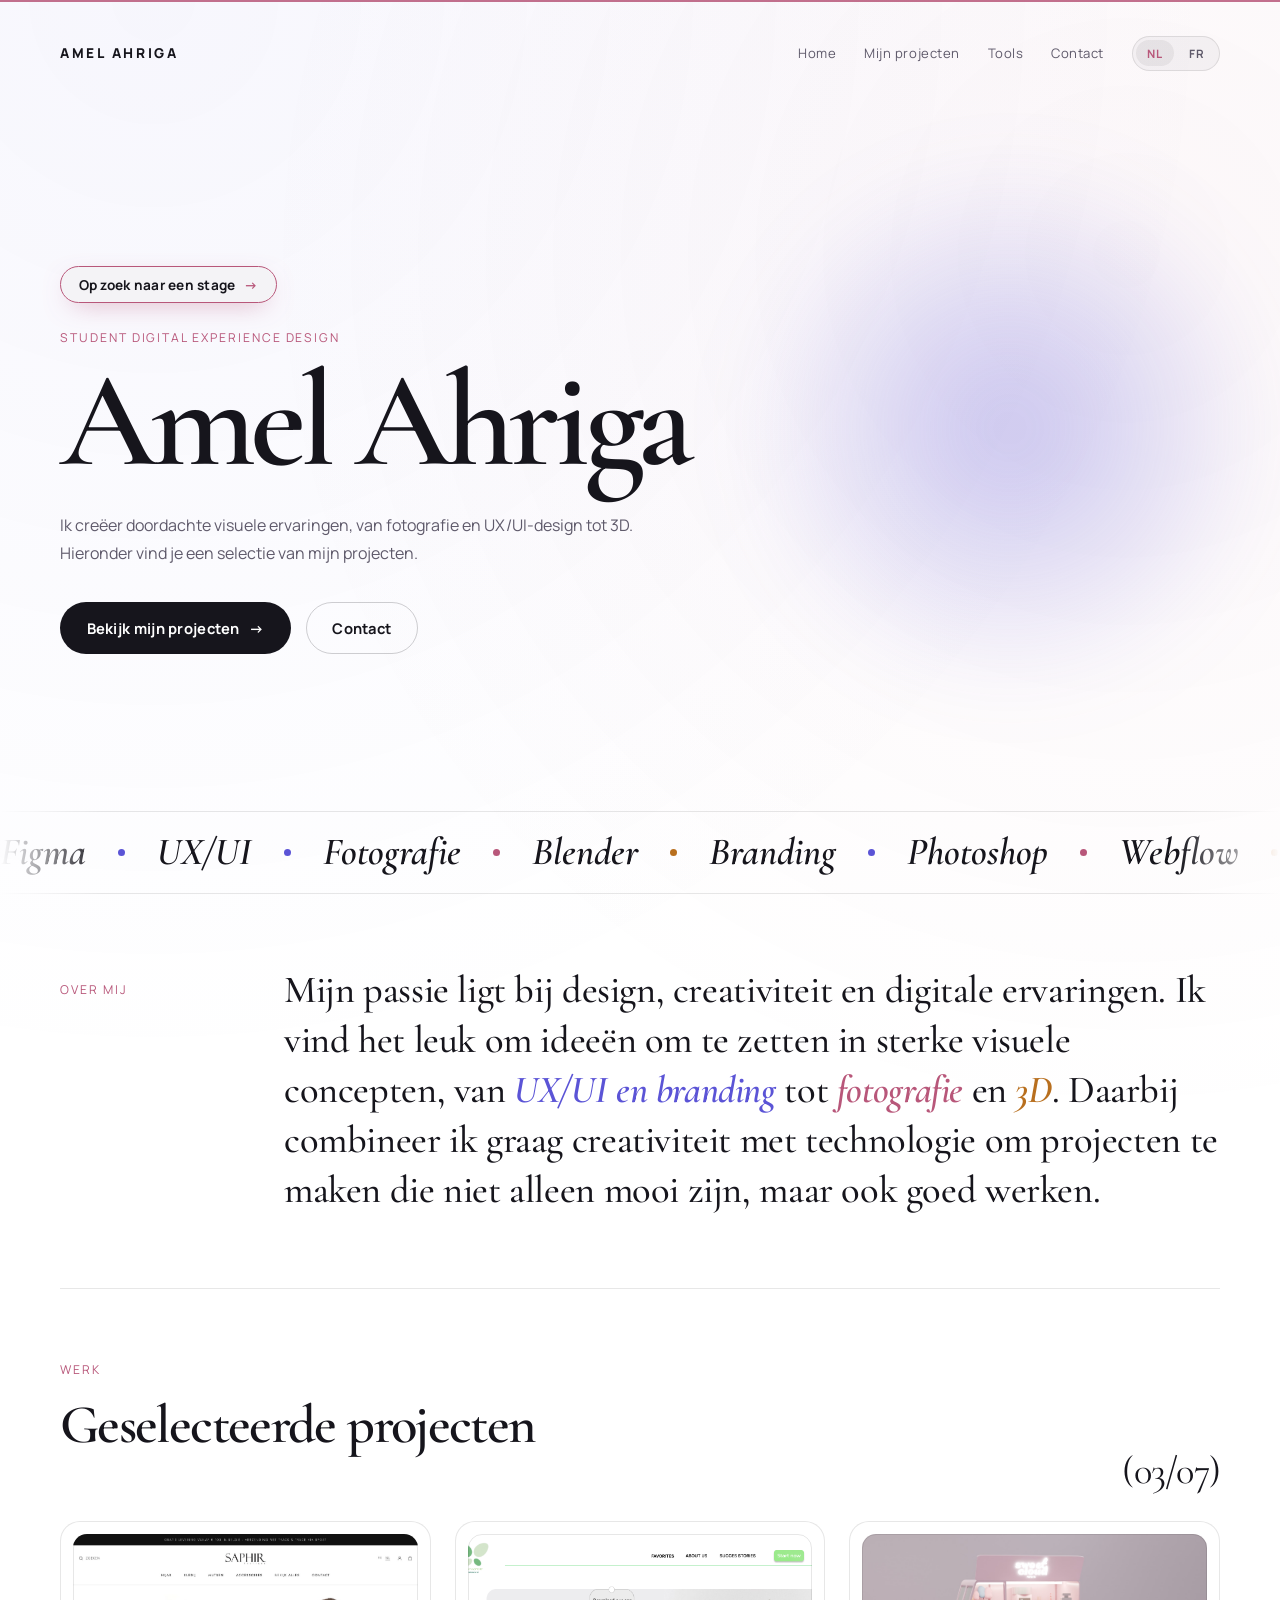
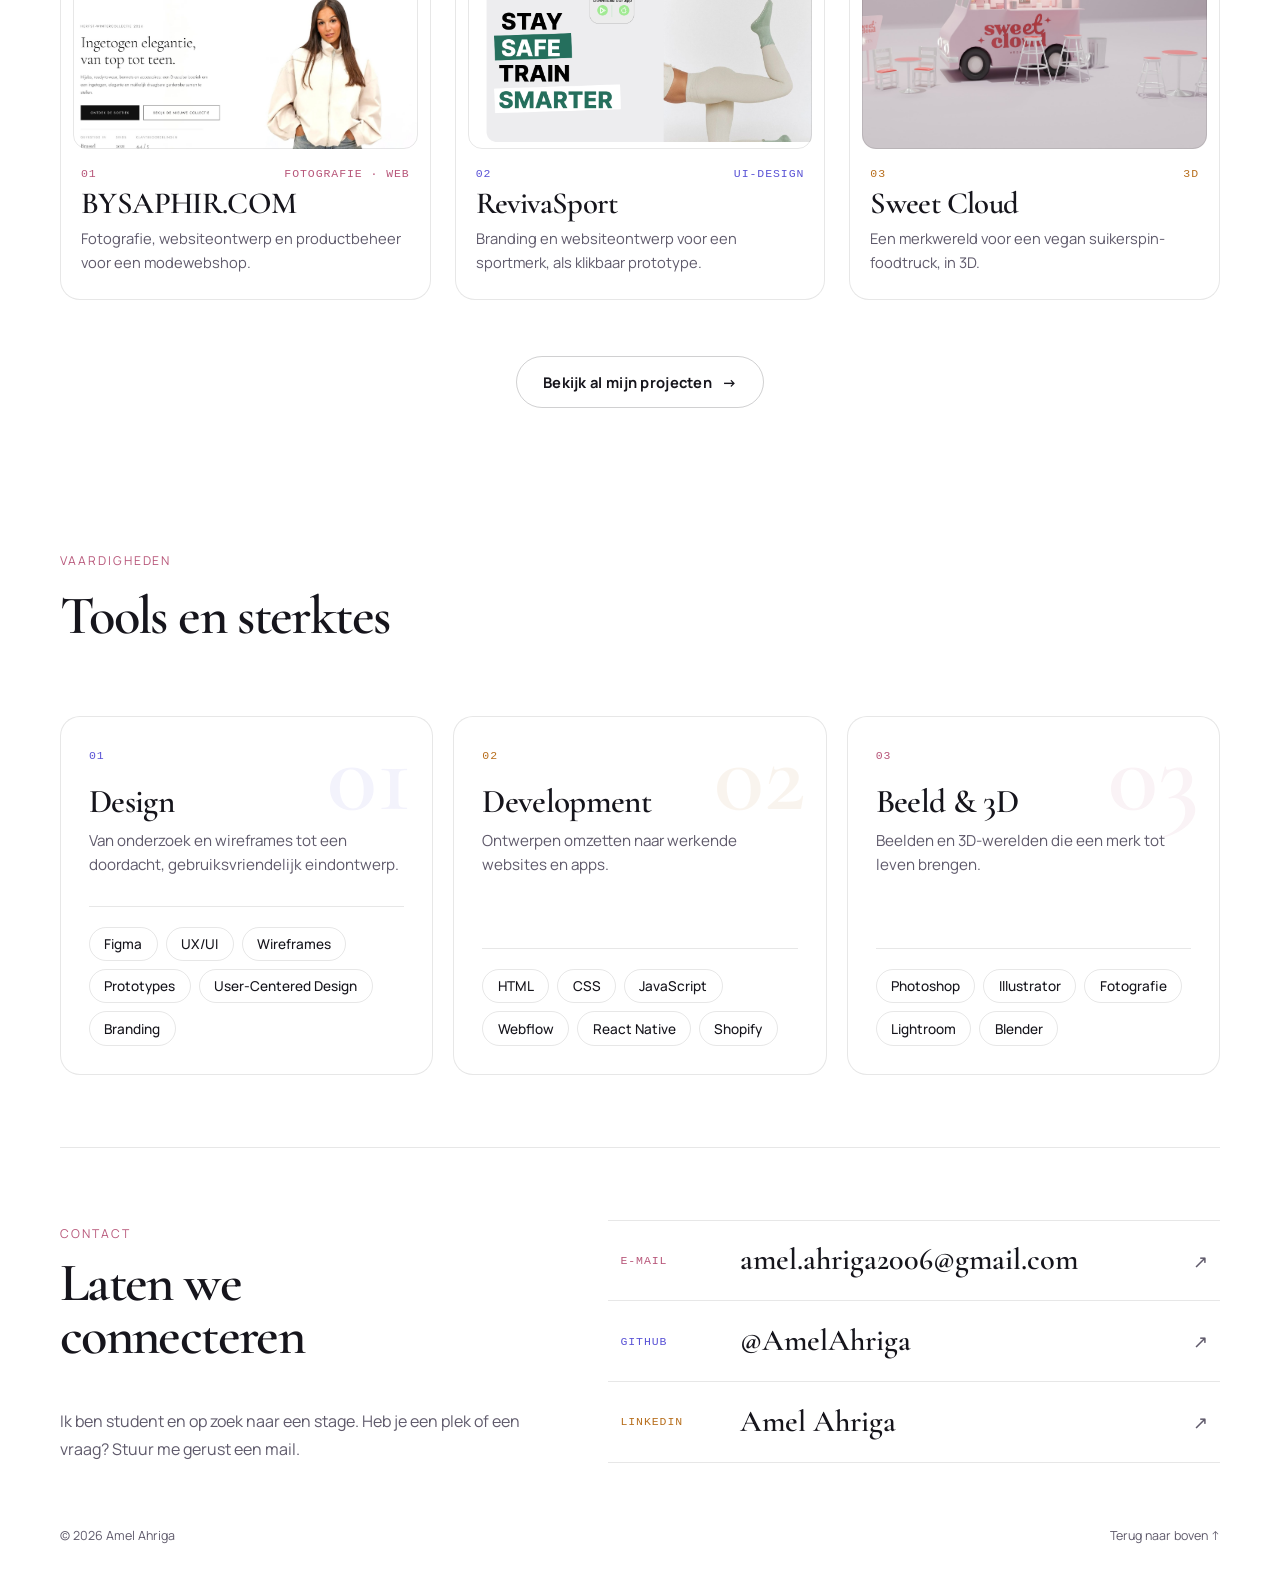
==== commit 9843f25c: "Add Project NEXT, update BySaphir photo and reorder projects - New Project NEXT page: research and p" ====
--- a/index.html
+++ b/index.html
@@ -2,34 +2,40 @@
 <html lang="nl">
   <head>
     <meta charset="UTF-8" />
+    <!-- Google Tag Manager -->
+    <script>(function(w,d,s,l,i){w[l]=w[l]||[];w[l].push({'gtm.start':
+    new Date().getTime(),event:'gtm.js'});var f=d.getElementsByTagName(s)[0],
+    j=d.createElement(s),dl=l!='dataLayer'?'&l='+l:'';j.async=true;j.src=
+    'https://www.googletagmanager.com/gtm.js?id='+i+dl;f.parentNode.insertBefore(j,f);
+    })(window,document,'script','dataLayer','GTM-MWKPRJSG');</script>
+    <!-- End Google Tag Manager -->
     <meta name="viewport" content="width=device-width, initial-scale=1.0" />
-    <title data-i18n="meta.title">
-      Portfolio Amel Ahriga | UX/UI, Fotografie &amp; 3D-design
-    </title>
+    <title data-i18n="meta.title">Portfolio Amel Ahriga | UX/UI, Fotografie &amp; 3D-design</title>
     <meta
       name="description"
       data-i18n-content="meta.description"
-      content="Portfolio van Amel Ahriga, student Digital Experience Design. Mijn werk in UX/UI-design, fotografie en 3D-design. Op zoek naar een stage."
+      content="Portfolio van Amel Ahriga, student Digital Experience Design: UX/UI-design, fotografie en 3D. Op zoek naar een stage."
     />
     <link rel="canonical" href="https://portfolio-amel-xd.vercel.app/" />
 
+    <!-- Open Graph / delen op social media -->
     <meta property="og:type" content="website" />
     <meta property="og:site_name" content="Amel Ahriga" />
     <meta property="og:locale" content="nl_BE" />
-    <meta
-      property="og:title"
-      content="Portfolio Amel Ahriga | UX/UI, Fotografie &amp; 3D-design"
-    />
-    <meta
-      property="og:description"
-      content="Portfolio van Amel Ahriga, student Digital Experience Design. Mijn werk in UX/UI-design, fotografie en 3D-design. Op zoek naar een stage."
-    />
+    <meta property="og:title" content="Portfolio Amel Ahriga | UX/UI, Fotografie &amp; 3D-design" />
+    <meta property="og:description" content="Portfolio van Amel Ahriga, student Digital Experience Design: UX/UI-design, fotografie en 3D. Op zoek naar een stage." />
     <meta property="og:url" content="https://portfolio-amel-xd.vercel.app/" />
-    <meta
-      property="og:image"
-      content="https://portfolio-amel-xd.vercel.app/image/bysaphir.jpg"
-    />
+    <meta property="og:image" content="https://portfolio-amel-xd.vercel.app/image/og-image.jpg" />
+    <meta property="og:image:secure_url" content="https://portfolio-amel-xd.vercel.app/image/og-image.jpg" />
+    <meta property="og:image:type" content="image/jpeg" />
+    <meta property="og:image:width" content="1200" />
+    <meta property="og:image:height" content="630" />
+    <meta property="og:image:alt" content="Amel Ahriga, student Digital Experience Design: UX/UI-design, fotografie en 3D-design. Op zoek naar een stage." />
     <meta name="twitter:card" content="summary_large_image" />
+    <meta name="twitter:title" content="Portfolio Amel Ahriga | UX/UI, Fotografie &amp; 3D-design" />
+    <meta name="twitter:description" content="Portfolio van Amel Ahriga, student Digital Experience Design: UX/UI-design, fotografie en 3D. Op zoek naar een stage." />
+    <meta name="twitter:image" content="https://portfolio-amel-xd.vercel.app/image/og-image.jpg" />
+    <meta name="twitter:image:alt" content="Amel Ahriga, student Digital Experience Design: UX/UI-design, fotografie en 3D-design. Op zoek naar een stage." />
     <link rel="preconnect" href="https://fonts.googleapis.com" />
     <link rel="preconnect" href="https://fonts.gstatic.com" crossorigin />
     <link
@@ -39,6 +45,10 @@
     <link rel="stylesheet" href="styles.css" />
   </head>
   <body>
+    <!-- Google Tag Manager (noscript) -->
+    <noscript><iframe src="https://www.googletagmanager.com/ns.html?id=GTM-MWKPRJSG"
+    height="0" width="0" style="display:none;visibility:hidden"></iframe></noscript>
+    <!-- End Google Tag Manager (noscript) -->
     <div class="page-shell">
       <header class="site-header">
         <button
@@ -58,21 +68,13 @@
             <button type="button" data-open-home data-i18n="nav.home">
               Home
             </button>
-            <button
-              type="button"
-              data-scroll-to="projects"
-              data-i18n="nav.projects"
-            >
+            <button type="button" data-scroll-to="projects" data-i18n="nav.projects">
               Mijn projecten
             </button>
             <button type="button" data-scroll-to="skills" data-i18n="nav.tools">
               Tools
             </button>
-            <button
-              type="button"
-              data-scroll-to="contact"
-              data-i18n="nav.contact"
-            >
+            <button type="button" data-scroll-to="contact" data-i18n="nav.contact">
               Contact
             </button>
           </nav>
@@ -82,20 +84,10 @@
             aria-label="Taal kiezen"
             data-i18n-aria="lang.aria"
           >
-            <button
-              type="button"
-              data-set-lang="nl"
-              lang="nl"
-              aria-pressed="true"
-            >
+            <button type="button" data-set-lang="nl" lang="nl" aria-pressed="true">
               NL
             </button>
-            <button
-              type="button"
-              data-set-lang="fr"
-              lang="fr"
-              aria-pressed="false"
-            >
+            <button type="button" data-set-lang="fr" lang="fr" aria-pressed="false">
               FR
             </button>
           </div>
@@ -107,11 +99,7 @@
         <div class="portfolio-home" data-home-view>
           <section class="hero" data-hero data-role="designer">
             <div class="hero-copy">
-              <button
-                class="hero-status"
-                type="button"
-                data-scroll-to="contact"
-              >
+              <button class="hero-status" type="button" data-scroll-to="contact">
                 <span data-i18n="hero.status">Op zoek naar een stage</span>
                 <span class="hero-status-arrow" aria-hidden="true">→</span>
               </button>
@@ -120,11 +108,12 @@
               </p>
               <h1 class="hero-title">Amel Ahriga</h1>
 
+
               <p class="intro hero-intro" data-i18n="home.intro">
-                Ik creëer doordachte visuele ervaringen binnen drie disciplines:
-                fotografie, XD/UI-design en 3D-design. Elk project hieronder is
-                gegroepeerd per soort werk, zodat je meteen kunt zien wat je
-                wilt bekijken.
+                Ik creëer doordachte visuele ervaringen binnen drie
+                disciplines: fotografie, XD/UI-design en 3D-design. Elk
+                project hieronder is gegroepeerd per soort werk, zodat je
+                meteen kunt zien wat je wilt bekijken.
               </p>
               <div class="hero-actions">
                 <button
@@ -132,9 +121,7 @@
                   type="button"
                   data-scroll-to="projects"
                 >
-                  <span data-i18n="hero.ctaProjects"
-                    >Bekijk mijn projecten</span
-                  >
+                  <span data-i18n="hero.ctaProjects">Bekijk mijn projecten</span>
                   <span aria-hidden="true">→</span>
                 </button>
                 <button
@@ -149,84 +136,50 @@
             </div>
           </section>
 
-          <div
-            class="marquee"
-            aria-label="Disciplines en tools"
-            data-i18n-aria="marquee.aria"
-          >
+          <div class="marquee" aria-label="Disciplines en tools" data-i18n-aria="marquee.aria">
             <div class="marquee-track">
               <ul class="marquee-group">
                 <li class="marquee-item marquee-xd"><span>Figma</span></li>
                 <li class="marquee-item marquee-xd"><span>UX/UI</span></li>
-                <li class="marquee-item marquee-photo">
-                  <span data-i18n="cat.photo">Fotografie</span>
-                </li>
+                <li class="marquee-item marquee-photo"><span data-i18n="cat.photo">Fotografie</span></li>
                 <li class="marquee-item marquee-3d"><span>Blender</span></li>
-                <li class="marquee-item marquee-xd">
-                  <span data-i18n="tag.branding">Branding</span>
-                </li>
-                <li class="marquee-item marquee-photo">
-                  <span>Photoshop</span>
-                </li>
+                <li class="marquee-item marquee-xd"><span data-i18n="tag.branding">Branding</span></li>
+                <li class="marquee-item marquee-photo"><span>Photoshop</span></li>
                 <li class="marquee-item marquee-3d"><span>Webflow</span></li>
-                <li class="marquee-item marquee-xd">
-                  <span>Prototyping</span>
-                </li>
+                <li class="marquee-item marquee-xd"><span>Prototyping</span></li>
                 <li class="marquee-item marquee-3d"><span>Shopify</span></li>
-                <li class="marquee-item marquee-photo">
-                  <span>Illustrator</span>
-                </li>
-                <li class="marquee-item marquee-photo">
-                  <span>Lightroom</span>
-                </li>
-                <li class="marquee-item marquee-3d">
-                  <span>HTML &amp; CSS</span>
-                </li>
+                <li class="marquee-item marquee-photo"><span>Illustrator</span></li>
+                <li class="marquee-item marquee-photo"><span>Lightroom</span></li>
+                <li class="marquee-item marquee-3d"><span>HTML &amp; CSS</span></li>
               </ul>
               <ul class="marquee-group" aria-hidden="true">
                 <li class="marquee-item marquee-xd"><span>Figma</span></li>
                 <li class="marquee-item marquee-xd"><span>UX/UI</span></li>
-                <li class="marquee-item marquee-photo">
-                  <span data-i18n="cat.photo">Fotografie</span>
-                </li>
+                <li class="marquee-item marquee-photo"><span data-i18n="cat.photo">Fotografie</span></li>
                 <li class="marquee-item marquee-3d"><span>Blender</span></li>
-                <li class="marquee-item marquee-xd">
-                  <span data-i18n="tag.branding">Branding</span>
-                </li>
-                <li class="marquee-item marquee-photo">
-                  <span>Photoshop</span>
-                </li>
+                <li class="marquee-item marquee-xd"><span data-i18n="tag.branding">Branding</span></li>
+                <li class="marquee-item marquee-photo"><span>Photoshop</span></li>
                 <li class="marquee-item marquee-3d"><span>Webflow</span></li>
-                <li class="marquee-item marquee-xd">
-                  <span>Prototyping</span>
-                </li>
+                <li class="marquee-item marquee-xd"><span>Prototyping</span></li>
                 <li class="marquee-item marquee-3d"><span>Shopify</span></li>
-                <li class="marquee-item marquee-photo">
-                  <span>Illustrator</span>
-                </li>
-                <li class="marquee-item marquee-photo">
-                  <span>Lightroom</span>
-                </li>
-                <li class="marquee-item marquee-3d">
-                  <span>HTML &amp; CSS</span>
-                </li>
+                <li class="marquee-item marquee-photo"><span>Illustrator</span></li>
+                <li class="marquee-item marquee-photo"><span>Lightroom</span></li>
+                <li class="marquee-item marquee-3d"><span>HTML &amp; CSS</span></li>
               </ul>
             </div>
           </div>
 
           <section class="section about reveal" id="about">
-            <p class="eyebrow about-label" data-i18n="about.eyebrow">
-              Over mij
-            </p>
+            <p class="eyebrow about-label" data-i18n="about.eyebrow">Over mij</p>
             <p class="about-text" data-i18n-html="about.text">
-              Mijn passie ligt bij design, creativiteit en digitale ervaringen.
-              Ik vind het leuk om ideeën om te zetten in sterke visuele
-              concepten, van
+              Mijn passie ligt bij design, creativiteit en digitale
+              ervaringen. Ik vind het leuk om ideeën om te zetten in sterke
+              visuele concepten, van
               <em class="hl-xd">UX/UI en branding</em> tot
-              <em class="hl-photo">fotografie</em> en <em class="hl-3d">3D</em>.
-              Daarbij combineer ik graag creativiteit met technologie om
-              projecten te maken die niet alleen mooi zijn, maar ook goed
-              werken.
+              <em class="hl-photo">fotografie</em> en
+              <em class="hl-3d">3D</em>. Daarbij combineer ik graag
+              creativiteit met technologie om projecten te maken die niet
+              alleen mooi zijn, maar ook goed werken.
             </p>
           </section>
 
@@ -242,15 +195,12 @@
                 <h2 data-i18n="work.title">Geselecteerde projecten</h2>
               </div>
               <p class="work-heading-meta reveal">
-                <span class="work-heading-total">(03/06)</span>
+                <span class="work-heading-total">(03/07)</span>
               </p>
             </div>
 
             <div class="project-tiles">
-              <a
-                class="project-tile project-tile-photo reveal"
-                href="bysaphir.html"
-              >
+              <a class="project-tile project-tile-photo reveal" href="bysaphir.html">
                 <div class="project-tile-media">
                   <img
                     src="image/bysaphir.jpg"
@@ -264,15 +214,9 @@
                   <span data-i18n="row.bysaphir.kind">Fotografie · Web</span>
                 </p>
                 <h3 class="project-tile-title">BYSAPHIR.COM</h3>
-                <p class="project-tile-text" data-i18n="row.bysaphir.text">
-                  Fotografie, websiteontwerp en productbeheer voor een
-                  modewebshop.
-                </p>
+                <p class="project-tile-text" data-i18n="row.bysaphir.text">Fotografie, websiteontwerp en productbeheer voor een modewebshop.</p>
               </a>
-              <a
-                class="project-tile project-tile-xd reveal"
-                href="revivasport.html"
-              >
+              <a class="project-tile project-tile-xd reveal" href="revivasport.html">
                 <div class="project-tile-media">
                   <img
                     src="image/revivasport.png"
@@ -286,15 +230,9 @@
                   <span data-i18n="row.revivasport.kind">UI-design</span>
                 </p>
                 <h3 class="project-tile-title">RevivaSport</h3>
-                <p class="project-tile-text" data-i18n="row.revivasport.text">
-                  Branding en websiteontwerp voor een sportmerk, als klikbaar
-                  prototype.
-                </p>
+                <p class="project-tile-text" data-i18n="row.revivasport.text">Branding en websiteontwerp voor een sportmerk, als klikbaar prototype.</p>
               </a>
-              <a
-                class="project-tile project-tile-3d reveal"
-                href="sweet-cloud.html"
-              >
+              <a class="project-tile project-tile-3d reveal" href="sweet-cloud.html">
                 <div class="project-tile-media">
                   <img
                     src="image/sweet-cloud-3d.jpg"
@@ -304,13 +242,11 @@
                   />
                 </div>
                 <p class="project-tile-meta">
-                  <span>05</span>
+                  <span>03</span>
                   <span data-i18n="row.sweet-cloud.kind">3D</span>
                 </p>
                 <h3 class="project-tile-title">Sweet Cloud</h3>
-                <p class="project-tile-text" data-i18n="row.sweet-cloud.text">
-                  Een merkwereld voor een vegan suikerspin-foodtruck, in 3D.
-                </p>
+                <p class="project-tile-text" data-i18n="row.sweet-cloud.text">Een merkwereld voor een vegan suikerspin-foodtruck, in 3D.</p>
               </a>
             </div>
             <div class="project-tiles-more">
@@ -331,29 +267,17 @@
               aria-label="Lijst met vaardigheden"
               data-i18n-aria="skills.aria"
             >
-              <article
-                class="skill-card skill-card-design reveal"
-                style="--i: 0"
-              >
+              <article class="skill-card skill-card-design reveal" style="--i: 0">
                 <span class="skill-card-bg" aria-hidden="true">01</span>
                 <p class="skill-card-num">01</p>
                 <h3 data-i18n="skills.design">Design</h3>
-                <p data-i18n="skills.designText">
-                  Van onderzoek en wireframes tot een doordacht,
-                  gebruiksvriendelijk eindontwerp.
-                </p>
+                <p data-i18n="skills.designText">Van onderzoek en wireframes tot een doordacht, gebruiksvriendelijk eindontwerp.</p>
                 <ul class="skill-chips">
                   <li style="--n: 0">Figma</li>
                   <li style="--n: 1">UX/UI</li>
-                  <li style="--n: 2" data-i18n="skills.wireframe">
-                    Wireframes
-                  </li>
-                  <li style="--n: 3" data-i18n="skills.prototype">
-                    Prototypes
-                  </li>
-                  <li style="--n: 4" data-i18n="skills.ucd">
-                    User-Centered Design
-                  </li>
+                  <li style="--n: 2" data-i18n="skills.wireframe">Wireframes</li>
+                  <li style="--n: 3" data-i18n="skills.prototype">Prototypes</li>
+                  <li style="--n: 4" data-i18n="skills.ucd">User-Centered Design</li>
                   <li style="--n: 5" data-i18n="tag.branding">Branding</li>
                 </ul>
               </article>
@@ -361,9 +285,7 @@
                 <span class="skill-card-bg" aria-hidden="true">02</span>
                 <p class="skill-card-num">02</p>
                 <h3 data-i18n="skills.dev">Development</h3>
-                <p data-i18n="skills.devText">
-                  Ontwerpen omzetten naar werkende websites en apps.
-                </p>
+                <p data-i18n="skills.devText">Ontwerpen omzetten naar werkende websites en apps.</p>
                 <ul class="skill-chips">
                   <li style="--n: 0">HTML</li>
                   <li style="--n: 1">CSS</li>
@@ -373,16 +295,11 @@
                   <li style="--n: 5">Shopify</li>
                 </ul>
               </article>
-              <article
-                class="skill-card skill-card-visual reveal"
-                style="--i: 2"
-              >
+              <article class="skill-card skill-card-visual reveal" style="--i: 2">
                 <span class="skill-card-bg" aria-hidden="true">03</span>
                 <p class="skill-card-num">03</p>
                 <h3 data-i18n="skills.visual">Beeld &amp; 3D</h3>
-                <p data-i18n="skills.visualText">
-                  Beelden en 3D-werelden die een merk tot leven brengen.
-                </p>
+                <p data-i18n="skills.visualText">Beelden en 3D-werelden die een merk tot leven brengen.</p>
                 <ul class="skill-chips">
                   <li style="--n: 0">Photoshop</li>
                   <li style="--n: 1">Illustrator</li>
@@ -394,6 +311,7 @@
             </div>
           </section>
         </div>
+
       </main>
 
       <footer class="site-footer section reveal" id="contact">
@@ -409,9 +327,7 @@
 
           <ul class="contact-list">
             <li class="contact-row contact-row-mail">
-              <span class="contact-label" data-i18n="contact.email"
-                >E-mail</span
-              >
+              <span class="contact-label" data-i18n="contact.email">E-mail</span>
               <a class="contact-value" href="mailto:amel.ahriga2006@gmail.com"
                 >amel.ahriga2006@gmail.com</a
               >
@@ -444,7 +360,9 @@
 
         <div class="footer-bottom">
           <span>© <span data-year>2026</span> Amel Ahriga</span>
-          <a href="#top" data-i18n="footer.top">Terug naar boven ↑</a>
+          <a href="#top" data-i18n="footer.top"
+            >Terug naar boven ↑</a
+          >
         </div>
       </footer>
     </div>
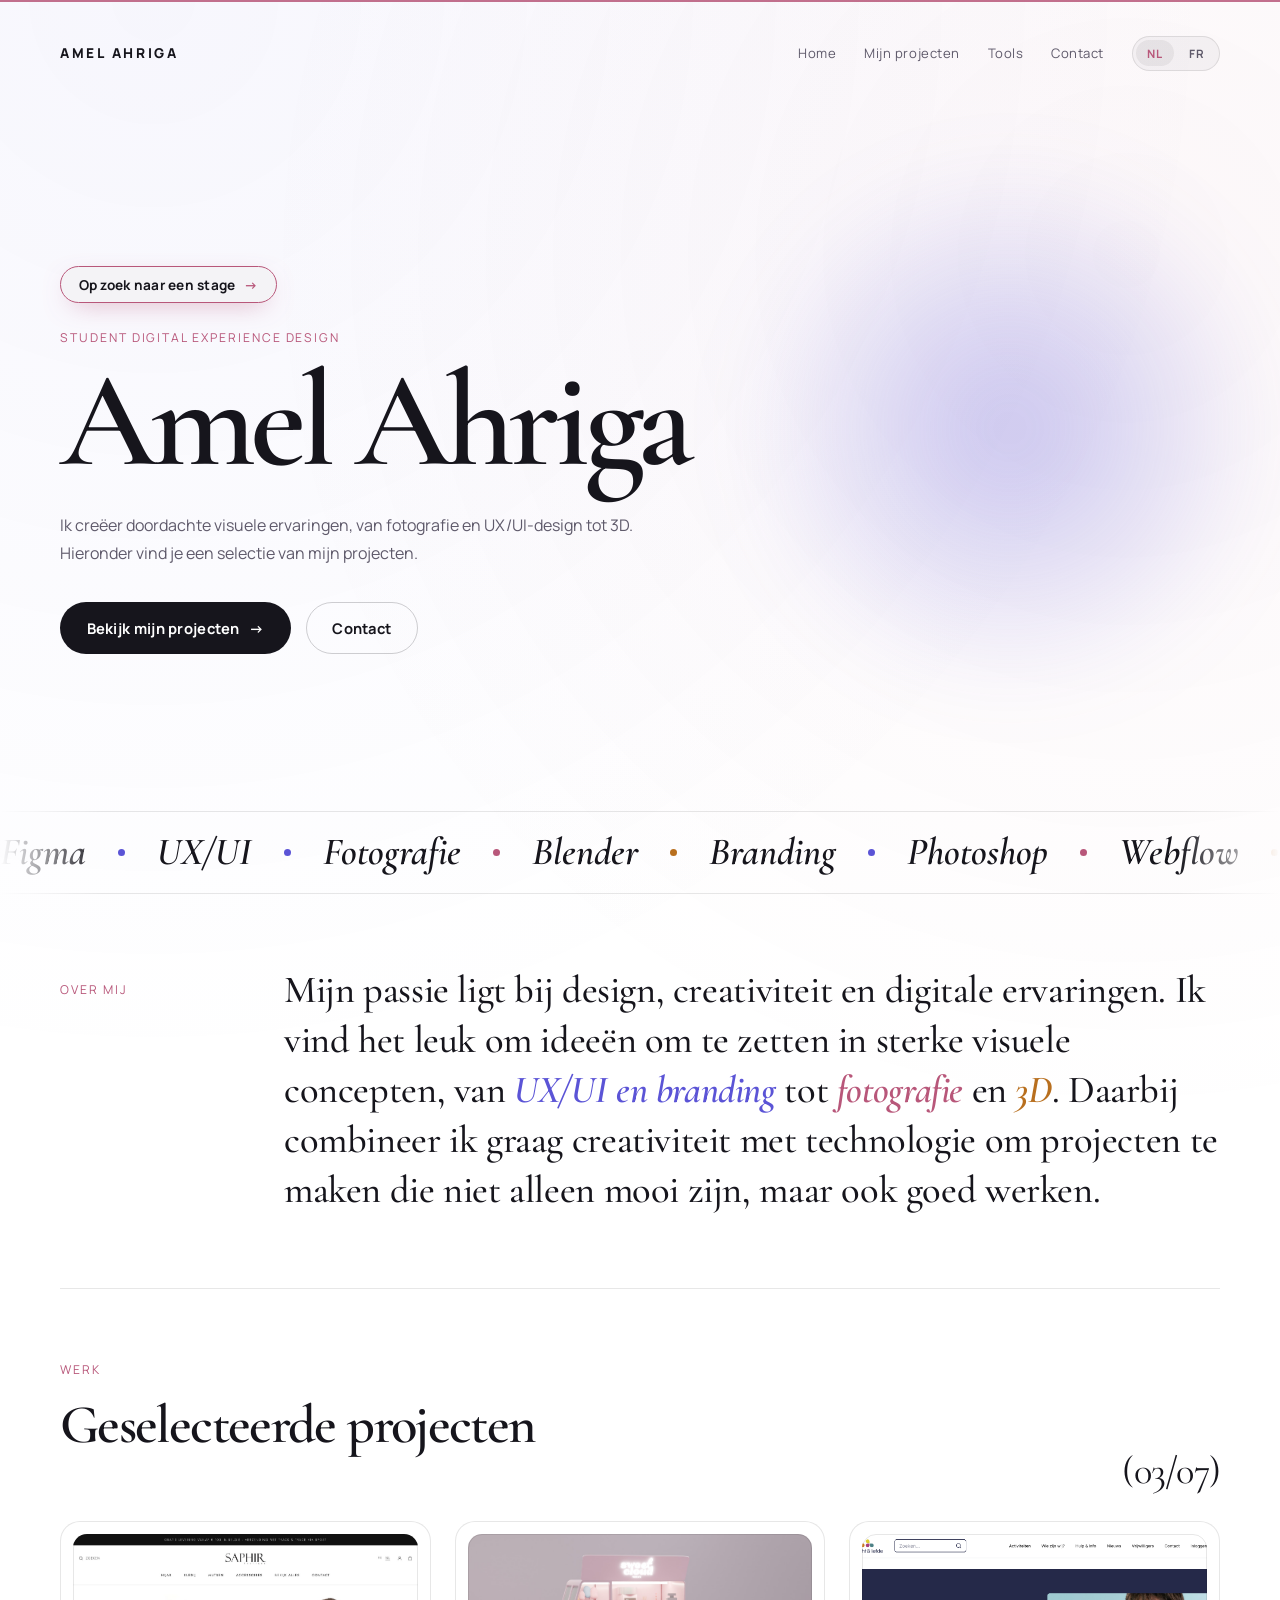
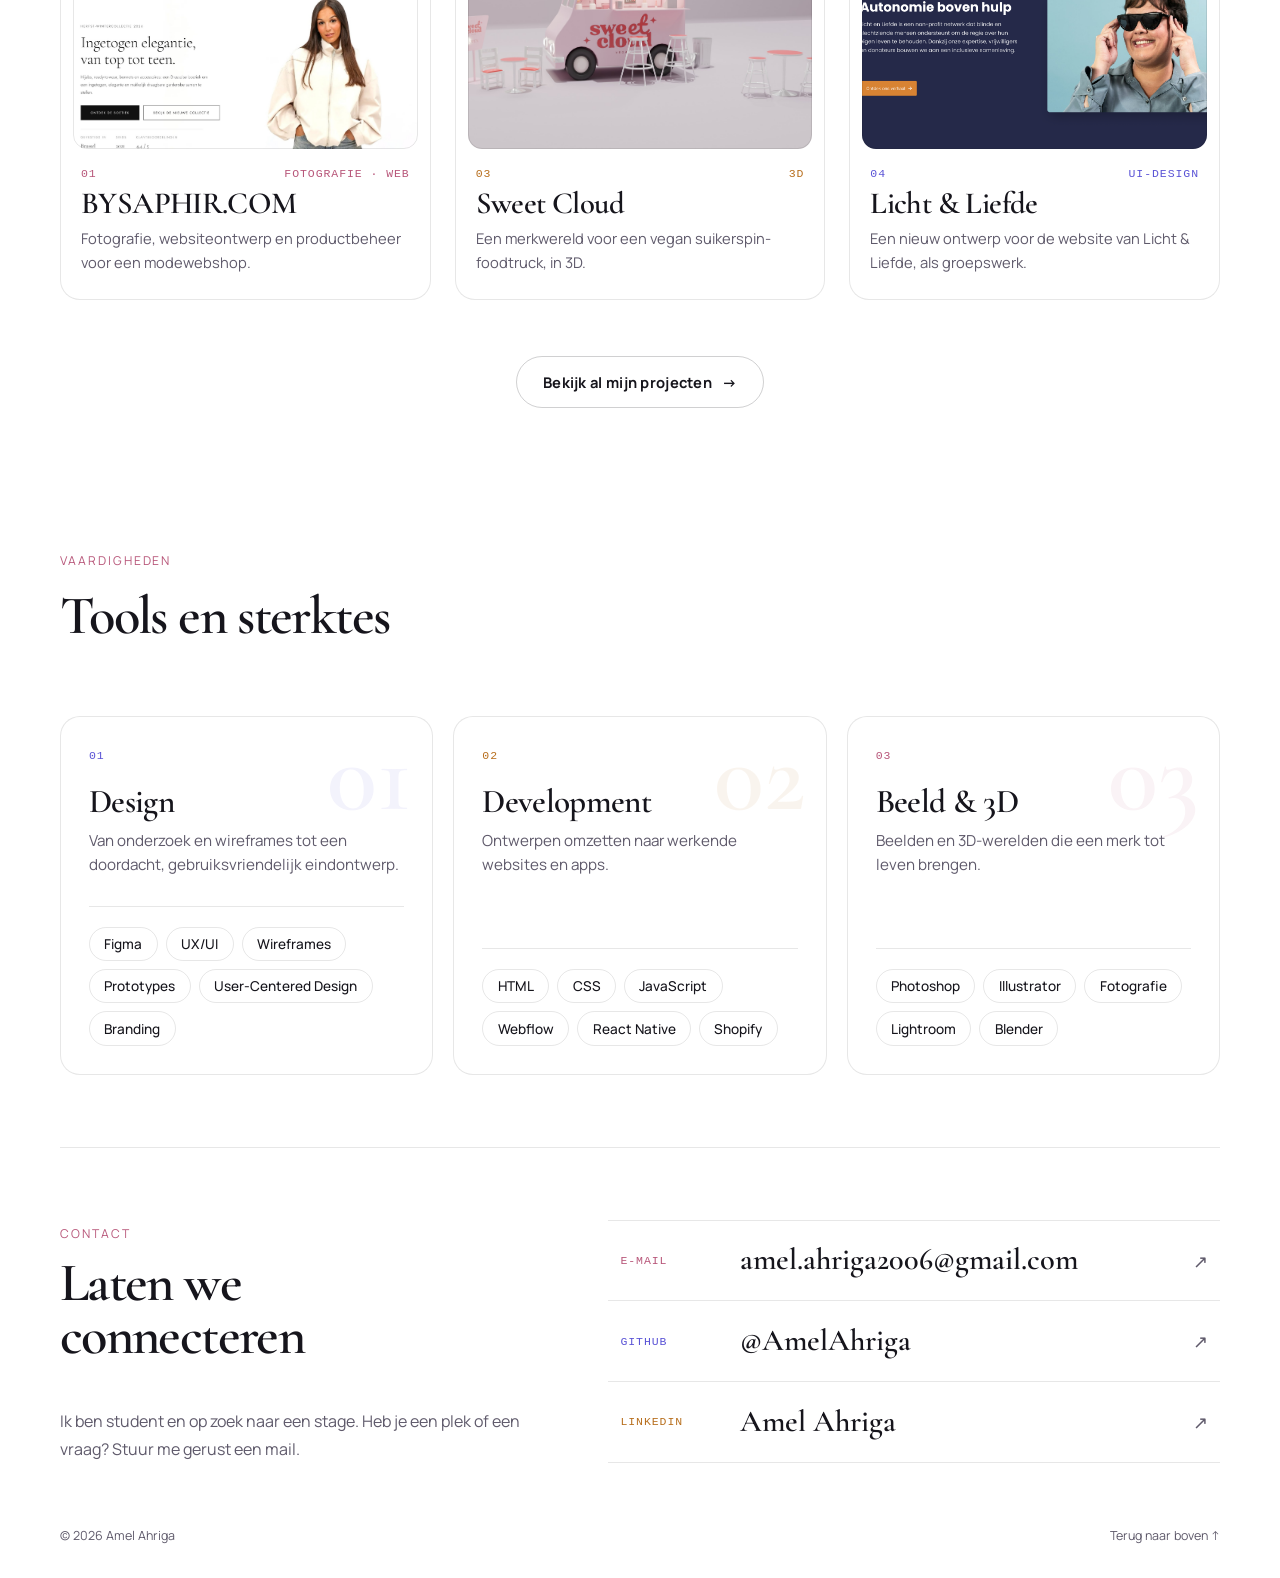
==== commit bc0da10f: "Show Licht & Liefde instead of RevivaSport on the homepage The selected projects now follow their pr" ====
--- a/index.html
+++ b/index.html
@@ -216,22 +216,6 @@
                 <h3 class="project-tile-title">BYSAPHIR.COM</h3>
                 <p class="project-tile-text" data-i18n="row.bysaphir.text">Fotografie, websiteontwerp en productbeheer voor een modewebshop.</p>
               </a>
-              <a class="project-tile project-tile-xd reveal" href="revivasport.html">
-                <div class="project-tile-media">
-                  <img
-                    src="image/revivasport.png"
-                    alt="Homepage van het RevivaSport-websiteontwerp met de slogan Stay safe, train smarter."
-                    data-i18n-alt="card.reviva.alt"
-                    loading="lazy"
-                  />
-                </div>
-                <p class="project-tile-meta">
-                  <span>02</span>
-                  <span data-i18n="row.revivasport.kind">UI-design</span>
-                </p>
-                <h3 class="project-tile-title">RevivaSport</h3>
-                <p class="project-tile-text" data-i18n="row.revivasport.text">Branding en websiteontwerp voor een sportmerk, als klikbaar prototype.</p>
-              </a>
               <a class="project-tile project-tile-3d reveal" href="sweet-cloud.html">
                 <div class="project-tile-media">
                   <img
@@ -247,6 +231,22 @@
                 </p>
                 <h3 class="project-tile-title">Sweet Cloud</h3>
                 <p class="project-tile-text" data-i18n="row.sweet-cloud.text">Een merkwereld voor een vegan suikerspin-foodtruck, in 3D.</p>
+              </a>
+              <a class="project-tile project-tile-xd reveal" href="licht-en-liefde.html">
+                <div class="project-tile-media">
+                  <img
+                    src="image/licht-en-liefde.png"
+                    alt="Homepage van het nieuwe Licht &amp; Liefde-ontwerp met de titel Autonomie boven hulp, een korte uitleg over het netwerk en een foto van een vrouw met een zonnebril."
+                    data-i18n-alt="ll.alt"
+                    loading="lazy"
+                  />
+                </div>
+                <p class="project-tile-meta">
+                  <span>04</span>
+                  <span data-i18n="row.licht-en-liefde.kind">UI-design</span>
+                </p>
+                <h3 class="project-tile-title">Licht &amp; Liefde</h3>
+                <p class="project-tile-text" data-i18n="row.licht-en-liefde.text">Een nieuw ontwerp voor de website van Licht &amp; Liefde, als groepswerk.</p>
               </a>
             </div>
             <div class="project-tiles-more">
--- a/styles.css
+++ b/styles.css
@@ -1956,6 +1956,118 @@
   border: 0;
 }
 
+/* Clickable prototype built from screenshots: a browser frame with a
+   scrollable page, a sticky menu and invisible hotspots on the links. */
+.site-proto {
+  display: flex;
+  flex-direction: column;
+  background: #fefcf6;
+}
+
+.site-proto-bar {
+  flex: none;
+  display: flex;
+  align-items: center;
+  gap: 0.9rem;
+  padding: 0.6rem 0.9rem;
+  border-bottom: 1px solid var(--line);
+  background: #f3f1ee;
+  color: var(--muted);
+  font-family: ui-monospace, "SF Mono", Menlo, monospace;
+  font-size: 0.7rem;
+  letter-spacing: 0.04em;
+}
+
+.site-proto-dots {
+  display: flex;
+  gap: 6px;
+}
+
+.site-proto-dots i {
+  width: 10px;
+  height: 10px;
+  border-radius: 50%;
+  background: rgba(22, 21, 28, 0.15);
+}
+
+.site-proto-url {
+  flex: 1;
+  max-width: 340px;
+  margin-inline: auto;
+  padding: 0.3rem 0.8rem;
+  border-radius: 999px;
+  background: #fff;
+  text-align: center;
+}
+
+.site-proto-screen {
+  flex: 1;
+  min-height: 0;
+  overflow-y: auto;
+  overscroll-behavior: contain;
+}
+
+.site-proto-header {
+  position: sticky;
+  top: 0;
+  z-index: 2;
+  box-shadow: 0 1px 0 rgba(7, 38, 28, 0.08);
+}
+
+.site-proto-header img,
+.site-proto-page img {
+  display: block;
+  width: 100%;
+  height: auto;
+}
+
+.site-proto-page {
+  position: relative;
+}
+
+.site-proto-layer {
+  position: absolute;
+  inset: 0;
+}
+
+.site-proto-layer[hidden] {
+  display: none;
+}
+
+.site-proto-hotspot {
+  position: absolute;
+  padding: 0;
+  border: 0;
+  border-radius: 8px;
+  background: transparent;
+  cursor: pointer;
+  transition: background 200ms ease;
+}
+
+.site-proto-hotspot:hover,
+.site-proto-hotspot:focus-visible {
+  background: rgba(255, 180, 0, 0.16);
+  outline: 2px solid rgba(255, 180, 0, 0.75);
+  outline-offset: 2px;
+}
+
+.site-proto-nav[aria-current="page"]::after {
+  content: "";
+  position: absolute;
+  left: 15%;
+  right: 15%;
+  bottom: -8%;
+  height: 3px;
+  border-radius: 2px;
+  background: #ffb400;
+}
+
+@media (max-width: 600px) {
+  .site-proto {
+    aspect-ratio: 3 / 4;
+  }
+}
+
 @media (max-width: 900px) {
   .project-grid,
   .about,
